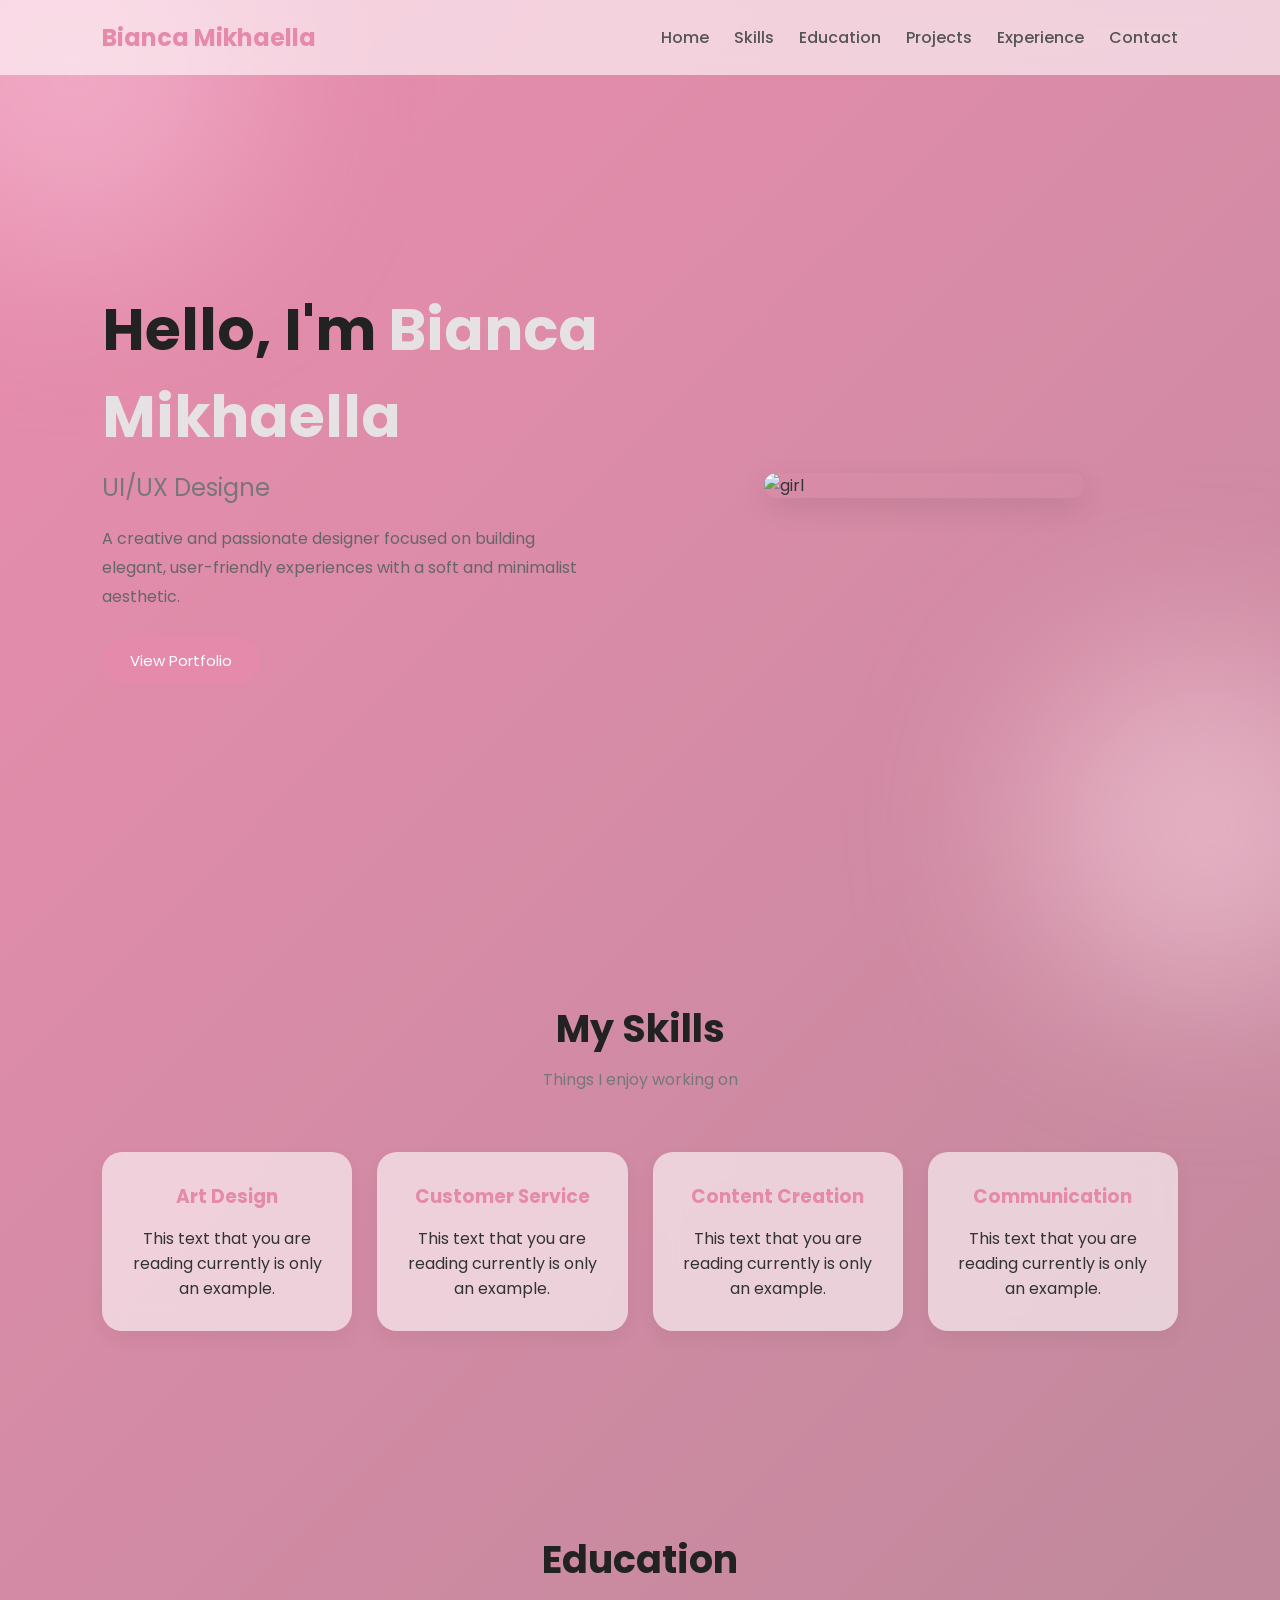
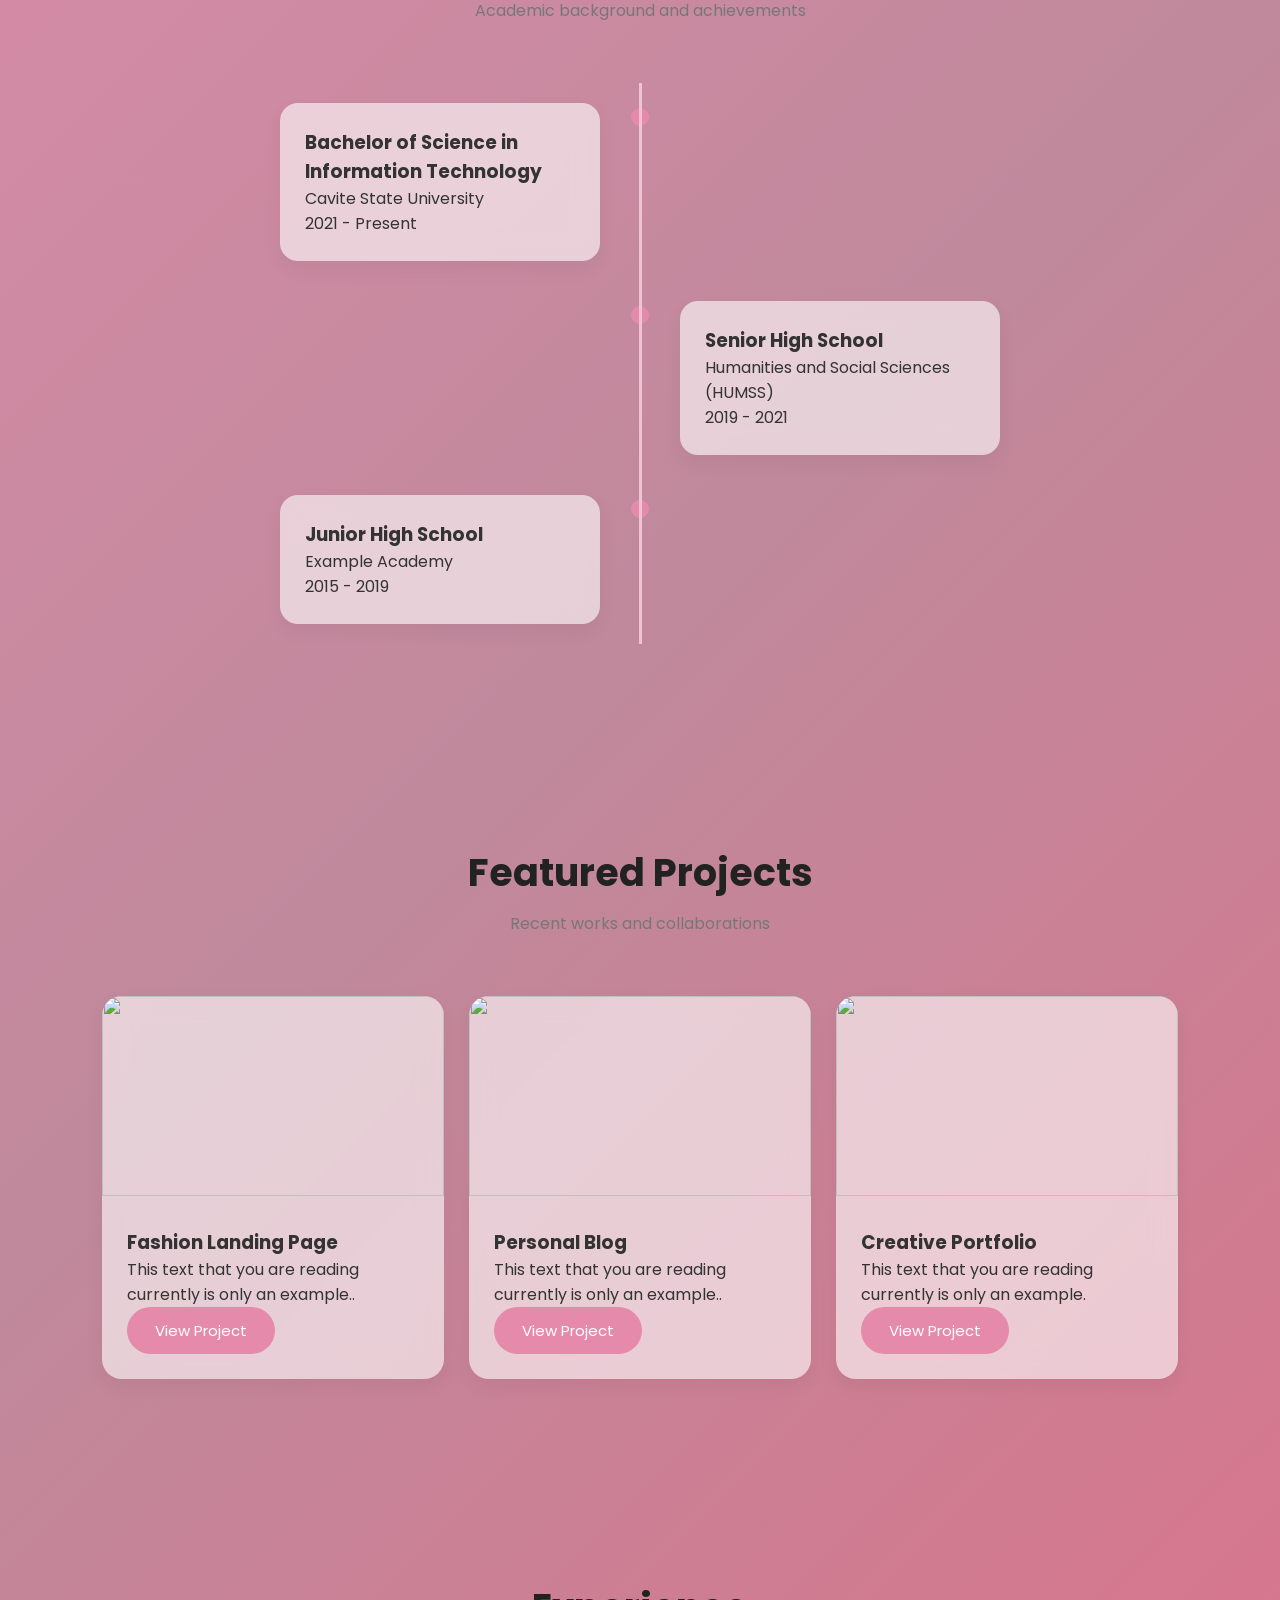
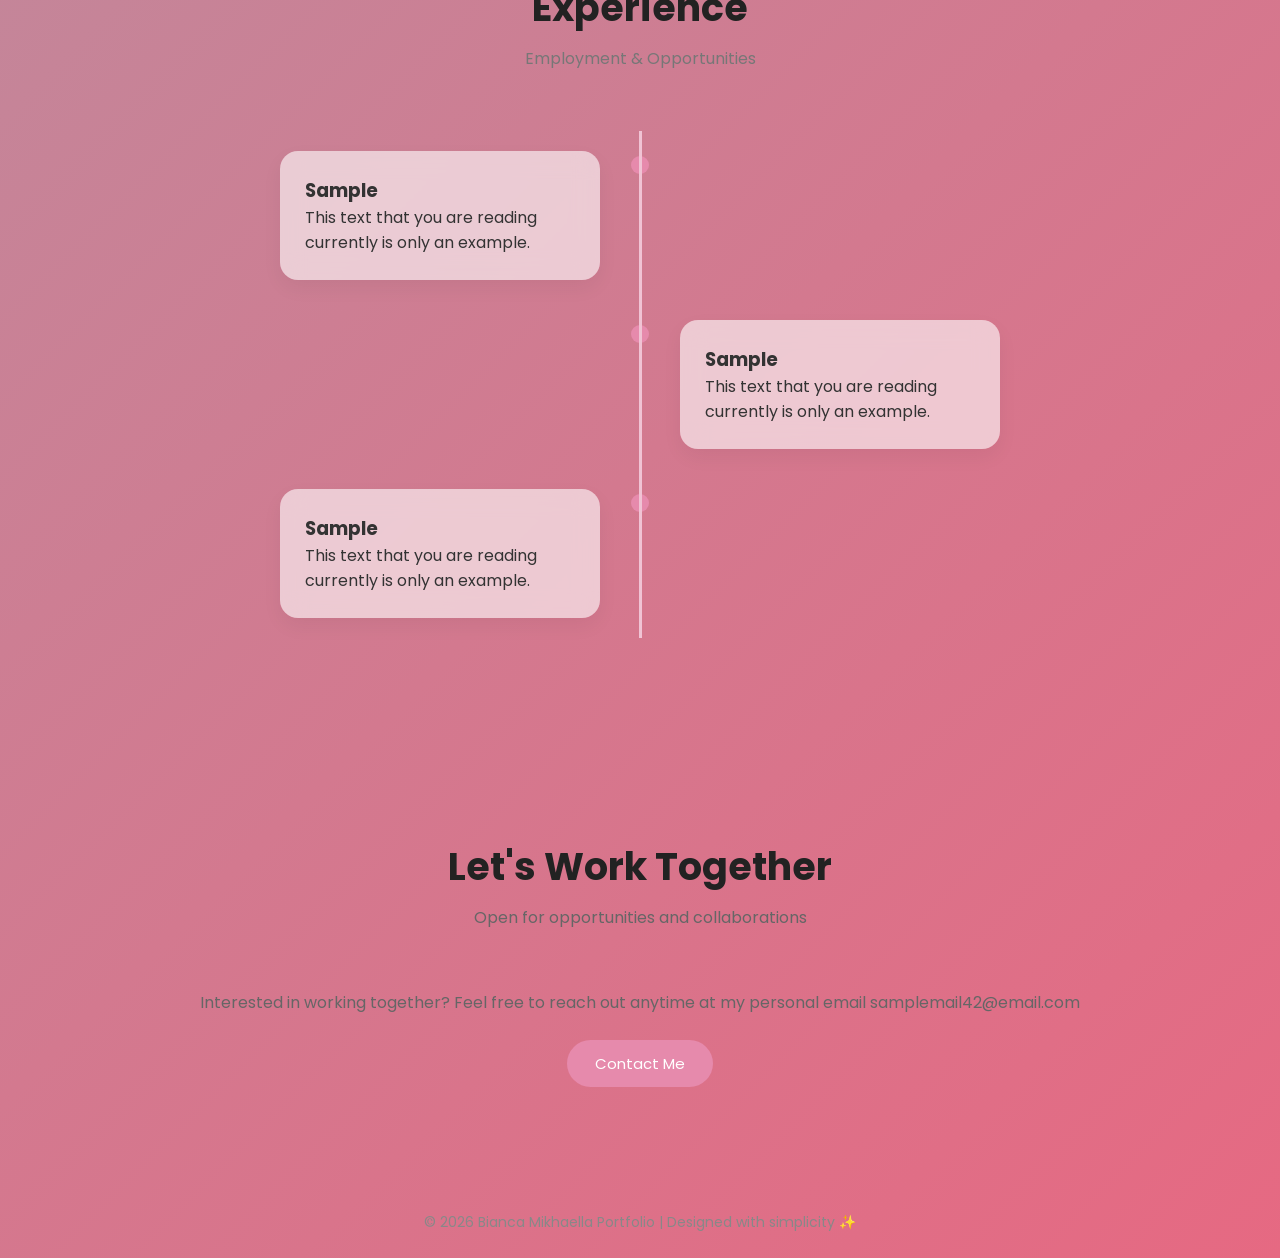
==== index.html @ 9efacfe0 "Major Changes Major Changes for HTML and CSS" ====
<!DOCTYPE html>
<html lang="en">
<head>
  <meta charset="UTF-8" />
  <meta name="viewport" content="width=device-width, initial-scale=1.0"/>
  <title>Portfolio</title>
  <link rel="icon" type="image/x-icon" href="/icons/portfolioicon.png">
  <!-- Google Font -->
  <link rel="preconnect" href="https://fonts.googleapis.com">
  <link rel="preconnect" href="https://fonts.gstatic.com" crossorigin>
  <link href="https://fonts.googleapis.com/css2?family=Poppins:wght@300;400;500;600;700&display=swap" rel="stylesheet">

  <link rel="stylesheet" href="styledesign.css">
  
</head>

<body>

  <!-- NAVIGATION -->
  <nav>
    <h2>Bianca Mikhaella</h2>

    <ul>
      <li><a href="#home">Home</a></li>
      <li><a href="#skills">Skills</a></li>
      <li><a href="#education">Education</a></li>
      <li><a href="#projects">Projects</a></li>
      <li><a href="#experience">Experience</a></li>
      <li><a href="#contact">Contact</a></li>
    </ul>
  </nav>

  <!-- HERO -->
  <section class="hero" id="home">

    <div class="hero-text hidden">
      <h1>Hello, I'm <span>Bianca Mikhaella</span></h1>

      <div class="typing"></div>

      <p>
        A creative and passionate designer focused on building elegant,
        user-friendly experiences with a soft and minimalist aesthetic.
      </p>

      <a href="#projects" class="btn">View Portfolio</a>
    </div>

    <div class="hero-image hidden">
      <img src="https://images.unsplash.com/photo-1494790108377-be9c29b29330?q=80&w=1000&auto=format&fit=crop" alt="girl">
    </div>

  </section>

  <!-- SKILLS -->
  <section id="skills">

    <div class="section-title hidden">
      <h2>My Skills</h2>
      <p>Things I enjoy working on</p>
    </div>

    <div class="skills-container">

      <div class="skill-card hidden">
        <h3>Art Design</h3>
        <p>This text that you are reading currently is only an example.</p>
      </div>

      <div class="skill-card hidden">
        <h3>Customer Service</h3>
        <p>This text that you are reading currently is only an example.</p>
      </div>

      <div class="skill-card hidden">
        <h3>Content Creation</h3>
        <p>This text that you are reading currently is only an example.</p>
      </div>

      <div class="skill-card hidden">
        <h3>Communication</h3>
        <p>This text that you are reading currently is only an example.</p>
      </div>

    </div>

  </section>

  <!-- EDUCATION -->
<section id="education">

  <div class="section-title hidden">
    <h2>Education</h2>
    <p>Academic background and achievements</p>
  </div>

  <div class="timeline">

    <div class="timeline-item left hidden">
      <div class="timeline-content">
        <h3>Bachelor of Science in Information Technology</h3>
        <p>
          Cavite State University<br>
          2021 - Present
        </p>
      </div>
    </div>

    <div class="timeline-item right hidden">
      <div class="timeline-content">
        <h3>Senior High School</h3>
        <p>
          Humanities and Social Sciences (HUMSS)<br>
          2019 - 2021 
        </p>
      </div>
    </div>

    <div class="timeline-item left hidden">
      <div class="timeline-content">
        <h3>Junior High School</h3>
        <p>
          Example Academy<br>
          2015 - 2019
        </p>
      </div>
    </div>

  </div>

</section>

  <!-- PROJECTS -->
  <section id="projects">

    <div class="section-title hidden">
      <h2>Featured Projects</h2>
      <p>Recent works and collaborations</p>
    </div>

    <div class="projects">

      <div class="project-card hidden">
        <img src="https://images.unsplash.com/photo-1522202176988-66273c2fd55f?q=80&w=1000&auto=format&fit=crop">

        <div class="project-content">
          <h3>Fashion Landing Page</h3>
          <p>This text that you are reading currently is only an example..</p>
          <a href="#" class="btn">View Project</a>
        </div>
      </div>

      <div class="project-card hidden">
        <img src="https://images.unsplash.com/photo-1498050108023-c5249f4df085?q=80&w=1000&auto=format&fit=crop">

        <div class="project-content">
          <h3>Personal Blog</h3>
          <p>This text that you are reading currently is only an example..</p>
          <a href="#" class="btn">View Project</a>
        </div>
      </div>

      <div class="project-card hidden">
        <img src="https://images.unsplash.com/photo-1516321318423-f06f85e504b3?q=80&w=1000&auto=format&fit=crop">

        <div class="project-content">
          <h3>Creative Portfolio</h3>
          <p>This text that you are reading currently is only an example.</p>
          <a href="#" class="btn">View Project</a>
        </div>
      </div>

    </div>

  </section>

  <!-- EXPERIENCE -->
  <section id="experience">

    <div class="section-title hidden">
      <h2>Experience</h2>
      <p>Employment & Opportunities</p>
    </div>

    <div class="timeline">

      <div class="timeline-item left hidden">
        <div class="timeline-content">
          <h3>Sample</h3>
          <p>This text that you are reading currently is only an example.</p>
        </div>
      </div>

      <div class="timeline-item right hidden">
        <div class="timeline-content">
          <h3>Sample</h3>
          <p>This text that you are reading currently is only an example.</p>
        </div>
      </div>

      <div class="timeline-item left hidden">
        <div class="timeline-content">
          <h3>Sample</h3>
          <p>This text that you are reading currently is only an example.</p>
        </div>
      </div>

    </div>

  </section>

  <!-- CONTACT -->
  <section id="contact" class="contact">

    <div class="section-title hidden">
      <h2>Let's Work Together</h2>
      <p>Open for opportunities and collaborations</p>
    </div>

    <p class="hidden">
      Interested in working together? Feel free to reach out anytime at my personal email samplemail42@email.com
    </p>

    <a href="mailto:your@email.com" class="btn hidden">
      Contact Me
    </a>

  </section>

  <footer>
    © 2026 Bianca Mikhaella Portfolio | Designed with simplicity ✨
  </footer>

  <script>
    // TYPING EFFECT
    const typing = document.querySelector(".typing");

    const words = [
      "UI/UX Designer",
      "Frontend Developer",
      "Creative Thinker",
      "Freelancer"
    ];

    let wordIndex = 0;
    let charIndex = 0;
    let isDeleting = false;

    function typeEffect(){

      let currentWord = words[wordIndex];

      if(isDeleting){
        typing.textContent = currentWord.substring(0, charIndex--);
      } else {
        typing.textContent = currentWord.substring(0, charIndex++);
      }

      let speed = isDeleting ? 60 : 120;

      if(!isDeleting && charIndex === currentWord.length){
        speed = 1500;
        isDeleting = true;
      }

      else if(isDeleting && charIndex === 0){
        isDeleting = false;
        wordIndex = (wordIndex + 1) % words.length;
      }

      setTimeout(typeEffect, speed);
    }

    typeEffect();

    // SCROLL ANIMATION
    const observer = new IntersectionObserver((entries)=>{
      entries.forEach((entry)=>{
        if(entry.isIntersecting){
          entry.target.classList.add("show");
        }
      });
    });

    const hiddenElements = document.querySelectorAll(".hidden");

    hiddenElements.forEach((el)=> observer.observe(el));

  </script>

</body>
</html>
---- styledesign.css ----
/* RESET */

*{
  margin:0;
  padding:0;
  box-sizing:border-box;
  font-family:'Poppins', sans-serif;
  scroll-behavior:smooth;
}

/* BODY */

body{
  background: linear-gradient(
    135deg,
    #eb8daf,
    #c0899c,
    #e66982
  );

  color:#333;
  overflow-x:hidden;
  position:relative;
}

/* BACKGROUND BLOBS */

body::before,
body::after{
  content:'';
  position:fixed;
  width:350px;
  height:350px;
  border-radius:50%;
  filter:blur(90px);
  z-index:-1;
  opacity:0.5;
  animation:float 12s ease-in-out infinite;
}

body::before{
  background:#f8c8dc;
  top:-100px;
  left:-100px;
}

body::after{
  background:#ffdce8;
  bottom:-100px;
  right:-100px;
  animation-delay:5s;
}

@keyframes float{
  0%{
    transform:translateY(0px) translateX(0px);
  }

  50%{
    transform:translateY(30px) translateX(20px);
  }

  100%{
    transform:translateY(0px) translateX(0px);
  }
}

/* NAVBAR */

nav{
  width:100%;
  padding:20px 8%;
  display:flex;
  justify-content:space-between;
  align-items:center;
  position:fixed;
  top:0;
  z-index:1000;
  background:rgba(255,255,255,0.6);
  backdrop-filter:blur(10px);
}

nav h2{
  color:#e68aac;
  font-size:24px;
}

nav ul{
  display:flex;
  gap:25px;
  list-style:none;
}

nav ul li a{
  text-decoration:none;
  color:#555;
  font-weight:500;
  transition:0.3s;
}

nav ul li a:hover{
  color:#e68aac;
}

/* HERO */

.hero{
  min-height:100vh;
  display:flex;
  align-items:center;
  justify-content:center;
  padding:120px 8% 50px;
  gap:60px;
  flex-wrap:wrap;
}

.hero-text{
  flex:1;
  min-width:300px;
}

.hero-text h1{
  font-size:58px;
  color:#222;
  margin-bottom:10px;
}

.hero-text h1 span{
  color:#e6e1e3;
}

.typing{
  font-size:24px;
  color:#777;
  margin-bottom:20px;
  height:35px;
}

.hero-text p{
  line-height:1.8;
  color:#666;
  margin-bottom:25px;
  max-width:500px;
}

.btn{
  padding:12px 28px;
  border:none;
  background:#e68aac;
  color:white;
  border-radius:30px;
  cursor:pointer;
  font-size:15px;
  transition:0.3s;
  text-decoration:none;
  display:inline-block;
}

.btn:hover{
  background:#d96d97;
  transform:translateY(-3px);
}

.hero-image{
  flex:1;
  display:flex;
  justify-content:center;
  min-width:280px;
}

.hero-image img{
  width:320px;
  border-radius:30px;
  box-shadow:0 10px 30px rgba(0,0,0,0.1);
}

/* SECTION */

section{
  padding:100px 8%;
}

.section-title{
  text-align:center;
  margin-bottom:60px;
}

.section-title h2{
  font-size:38px;
  color:#222;
  margin-bottom:10px;
}

.section-title p{
  color:#777;
}

/* SKILLS */

.skills-container{
  display:grid;
  grid-template-columns:repeat(auto-fit,minmax(220px,1fr));
  gap:25px;
}

.skill-card{
  background:rgba(255,255,255,0.6);
  backdrop-filter:blur(12px);
  padding:30px;
  border-radius:20px;
  text-align:center;
  box-shadow:0 8px 20px rgba(0,0,0,0.05);
  transition:0.4s;
}

.skill-card:hover{
  transform:translateY(-10px);
}

.skill-card h3{
  color:#e68aac;
  margin-bottom:15px;
}

/* PROJECTS */

.projects{
  display:grid;
  grid-template-columns:repeat(auto-fit,minmax(280px,1fr));
  gap:25px;
}

.project-card{
  background:rgba(255,255,255,0.6);
  backdrop-filter:blur(12px);
  border-radius:20px;
  overflow:hidden;
  box-shadow:0 8px 20px rgba(0,0,0,0.05);
  transition:0.4s;
}

.project-card:hover{
  transform:scale(1.03);
}

.project-card img{
  width:100%;
  height:200px;
  object-fit:cover;
}

.project-content{
  padding:25px;
}

/* TIMELINE */

.timeline{
  position:relative;
  max-width:800px;
  margin:auto;
}

.timeline::after{
  content:'';
  position:absolute;
  width:3px;
  background:#f0c3d4;
  top:0;
  bottom:0;
  left:50%;
  margin-left:-1px;
}

.timeline-item{
  padding:20px 40px;
  position:relative;
  width:50%;
}

.timeline-item::after{
  content:'';
  position:absolute;
  width:18px;
  height:18px;
  background:#e68aac;
  border-radius:50%;
  top:25px;
  right:-9px;
}

.left{
  left:0;
}

.right{
  left:50%;
}

.right::after{
  left:-9px;
}

.timeline-content{
  background:rgba(255,255,255,0.6);
  backdrop-filter:blur(12px);
  padding:25px;
  border-radius:18px;
  box-shadow:0 8px 20px rgba(0,0,0,0.05);
}

/* CONTACT */

.contact{
  text-align:center;
}

.contact p{
  color:#666;
  margin-bottom:25px;
}

/* FOOTER */

footer{
  text-align:center;
  padding:25px;
  color:#888;
  font-size:14px;
}

/* ANIMATION */

.hidden{
  opacity:0;
  transform:translateY(40px);
  transition:all 1s ease;
}

.show{
  opacity:1;
  transform:translateY(0);
}

/* MOBILE */

@media(max-width:768px){

  nav{
    padding:15px 6%;
  }

  nav ul{
    gap:15px;
    font-size:14px;
  }

  .hero-text h1{
    font-size:42px;
  }

  .timeline::after{
    left:20px;
  }

  .timeline-item{
    width:100%;
    padding-left:60px;
    padding-right:20px;
  }

  .right{
    left:0;
  }

  .timeline-item::after{
    left:11px;
  }
}
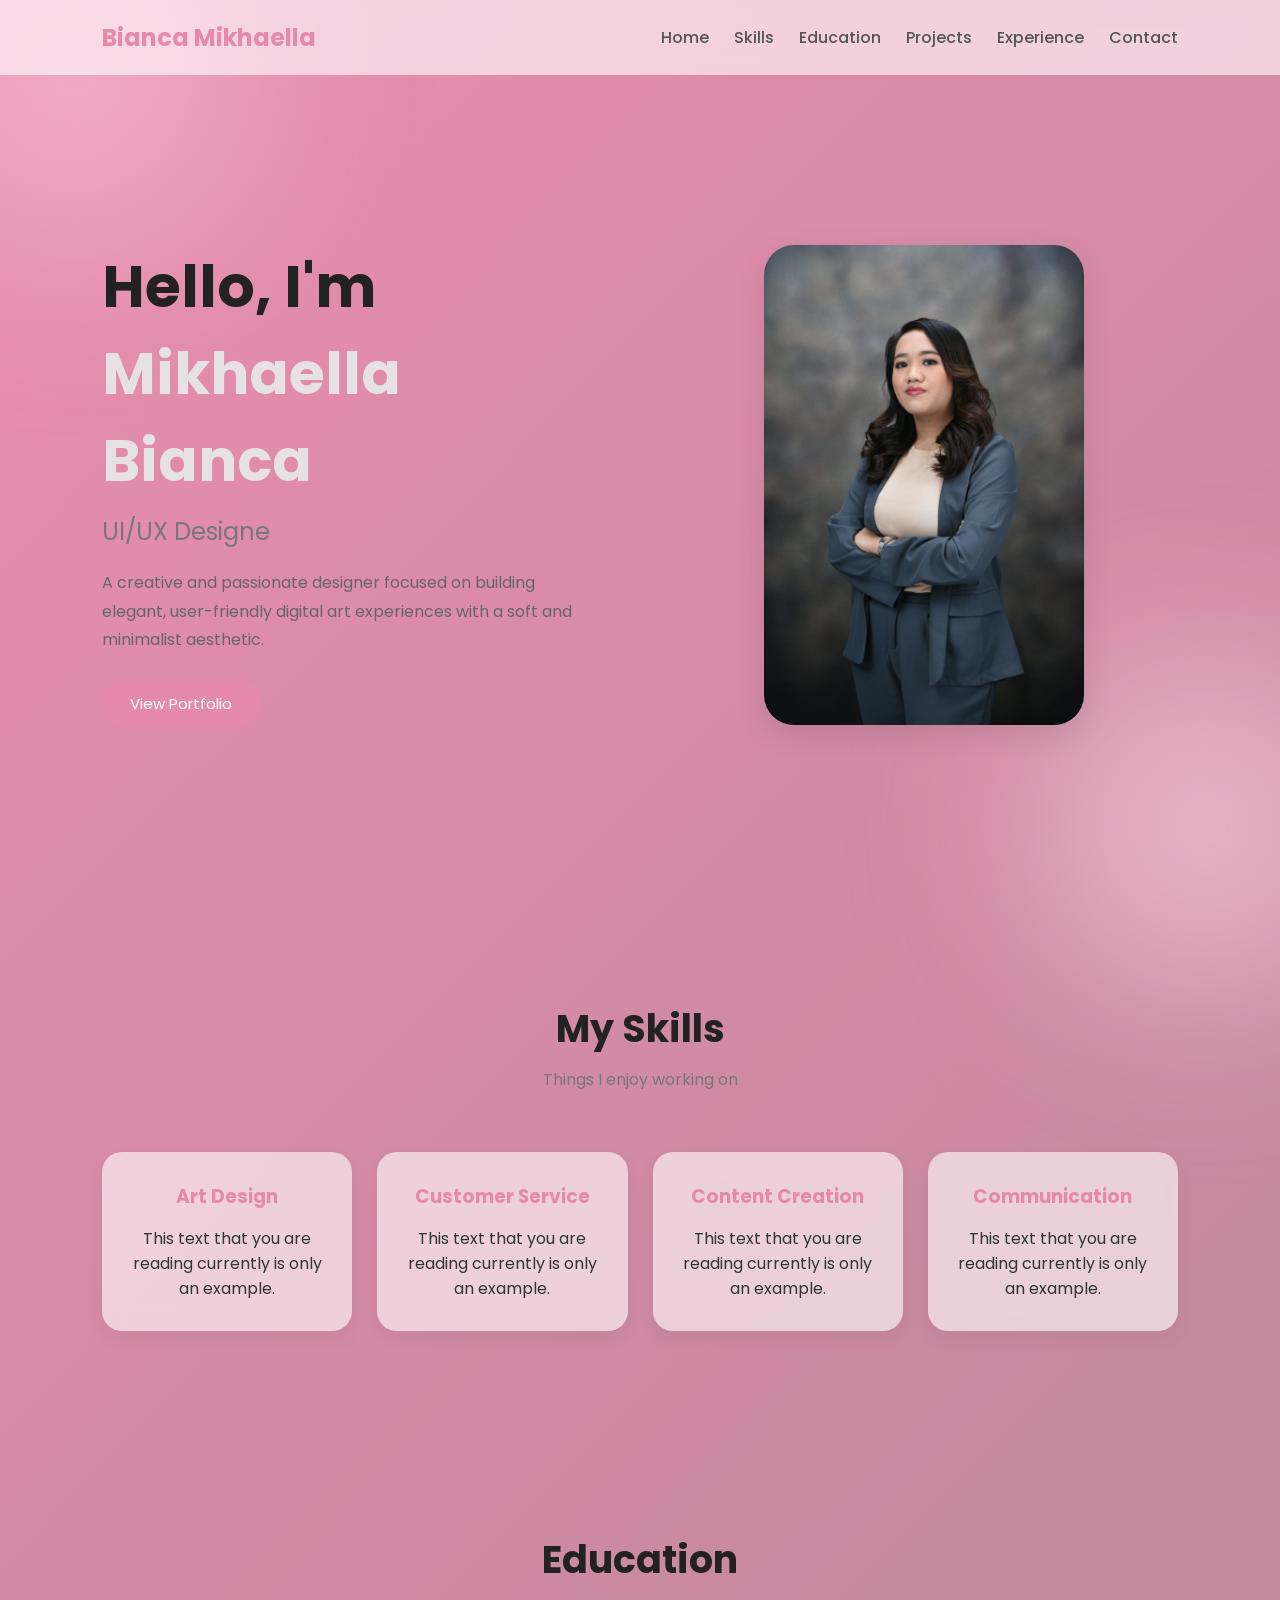
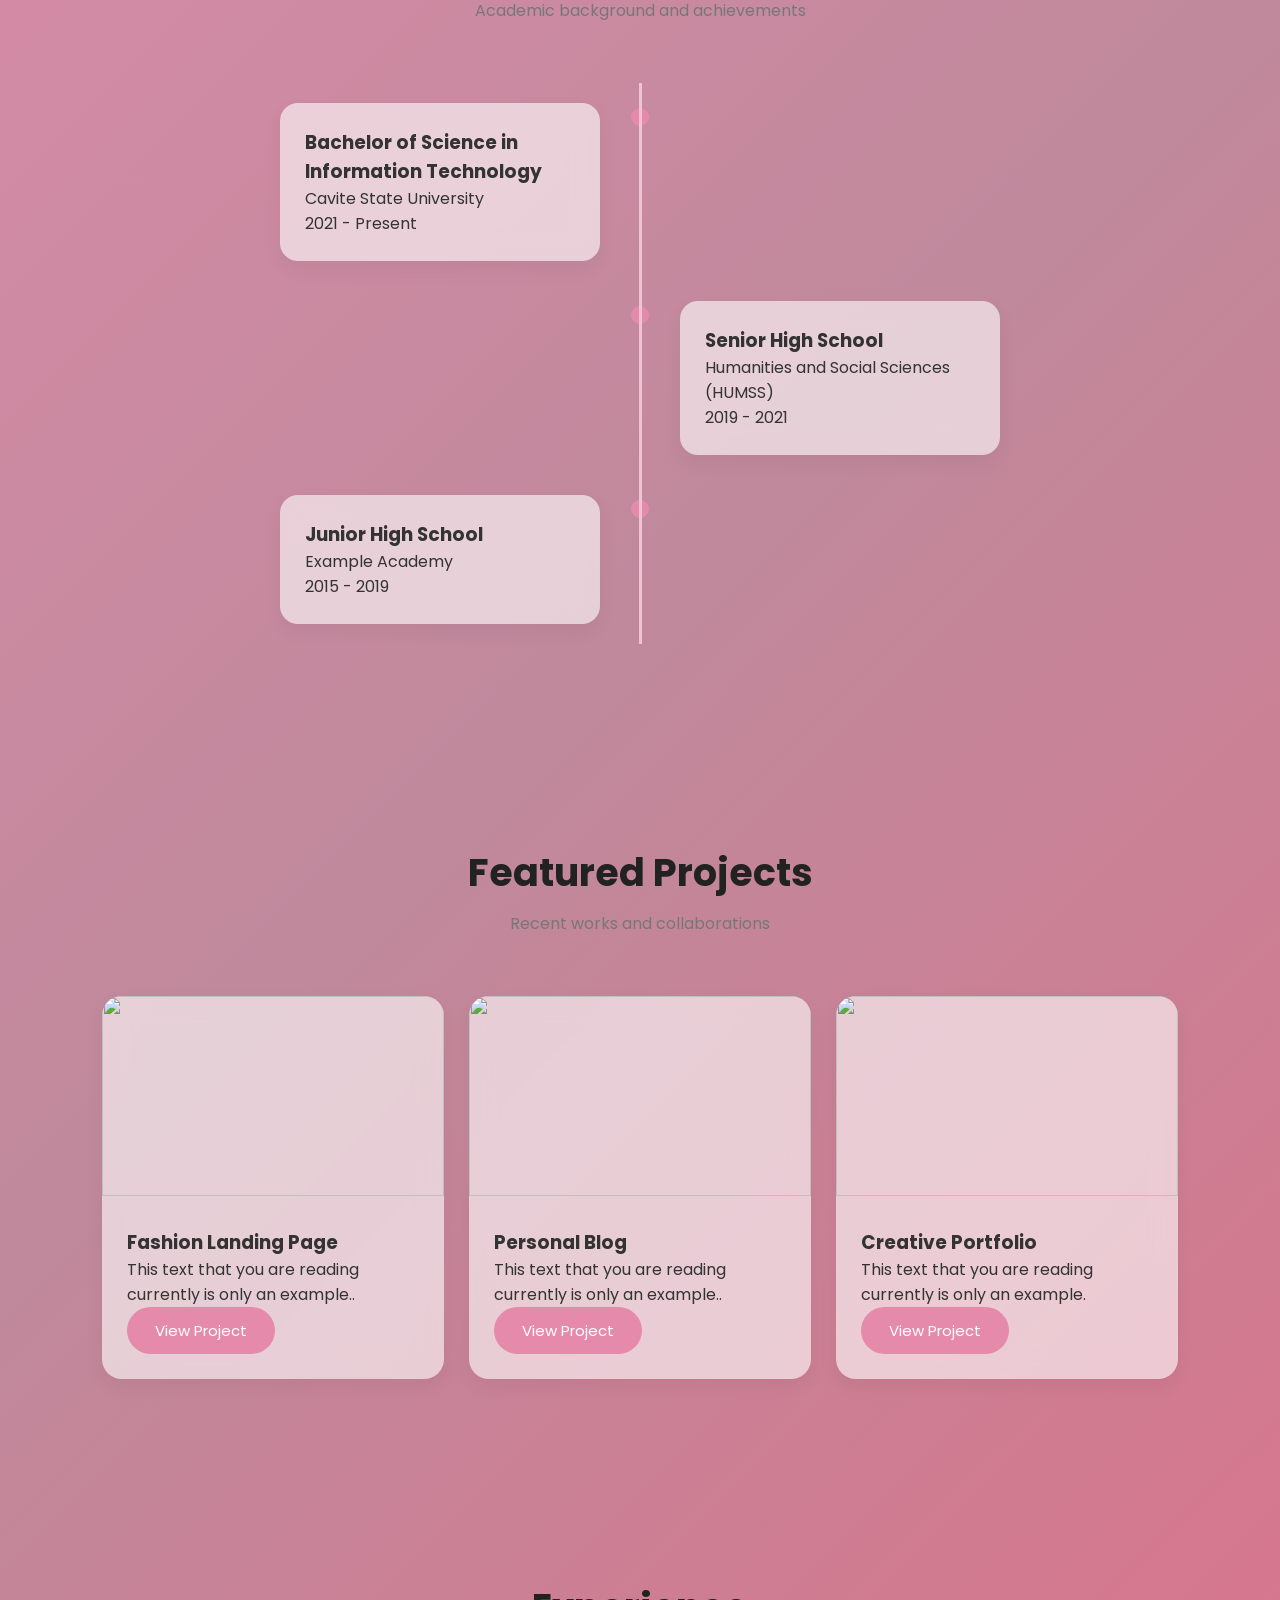
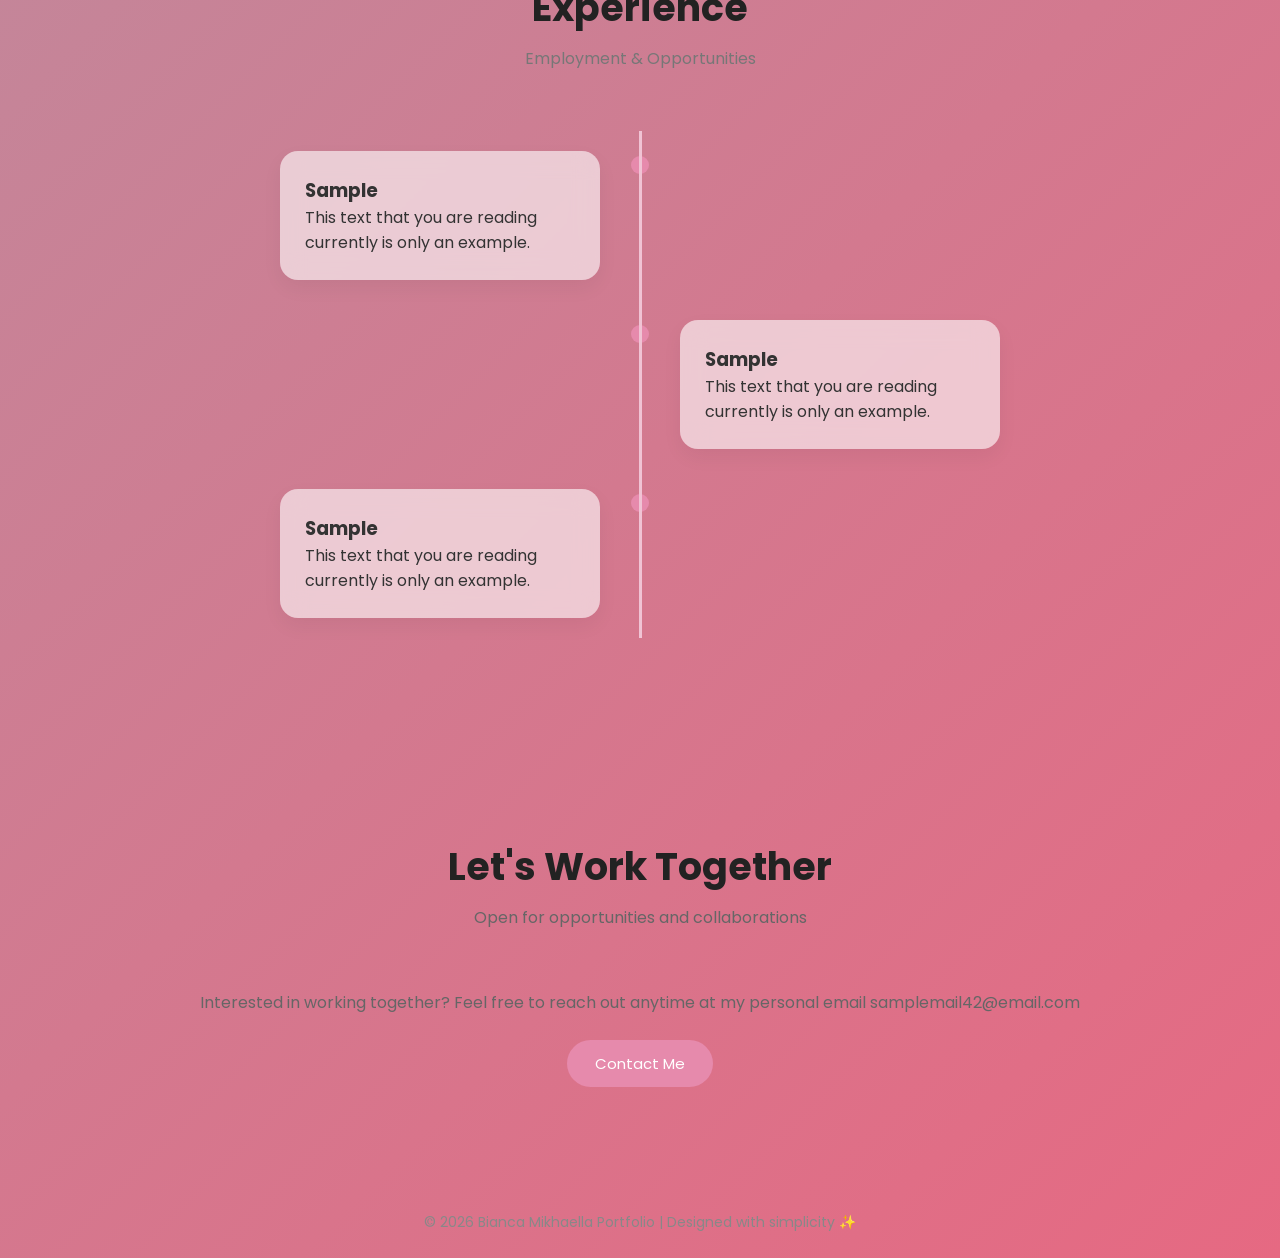
==== commit bed45256: "File Picture and citation File Picture and citation" ====
--- a/index.html
+++ b/index.html
@@ -34,20 +34,20 @@
   <section class="hero" id="home">
 
     <div class="hero-text hidden">
-      <h1>Hello, I'm <span>Bianca Mikhaella</span></h1>
+      <h1>Hello, I'm <span>Mikhaella Bianca</span></h1>
 
       <div class="typing"></div>
 
       <p>
         A creative and passionate designer focused on building elegant,
-        user-friendly experiences with a soft and minimalist aesthetic.
+        user-friendly digital art experiences with a soft and minimalist aesthetic.
       </p>
 
       <a href="#projects" class="btn">View Portfolio</a>
     </div>
 
     <div class="hero-image hidden">
-      <img src="https://images.unsplash.com/photo-1494790108377-be9c29b29330?q=80&w=1000&auto=format&fit=crop" alt="girl">
+      <img src="https://biancamikha.github.io/Portfolio/imgdes/MikhaellaBianca.jpg" alt="girl">
     </div>
 
   </section>
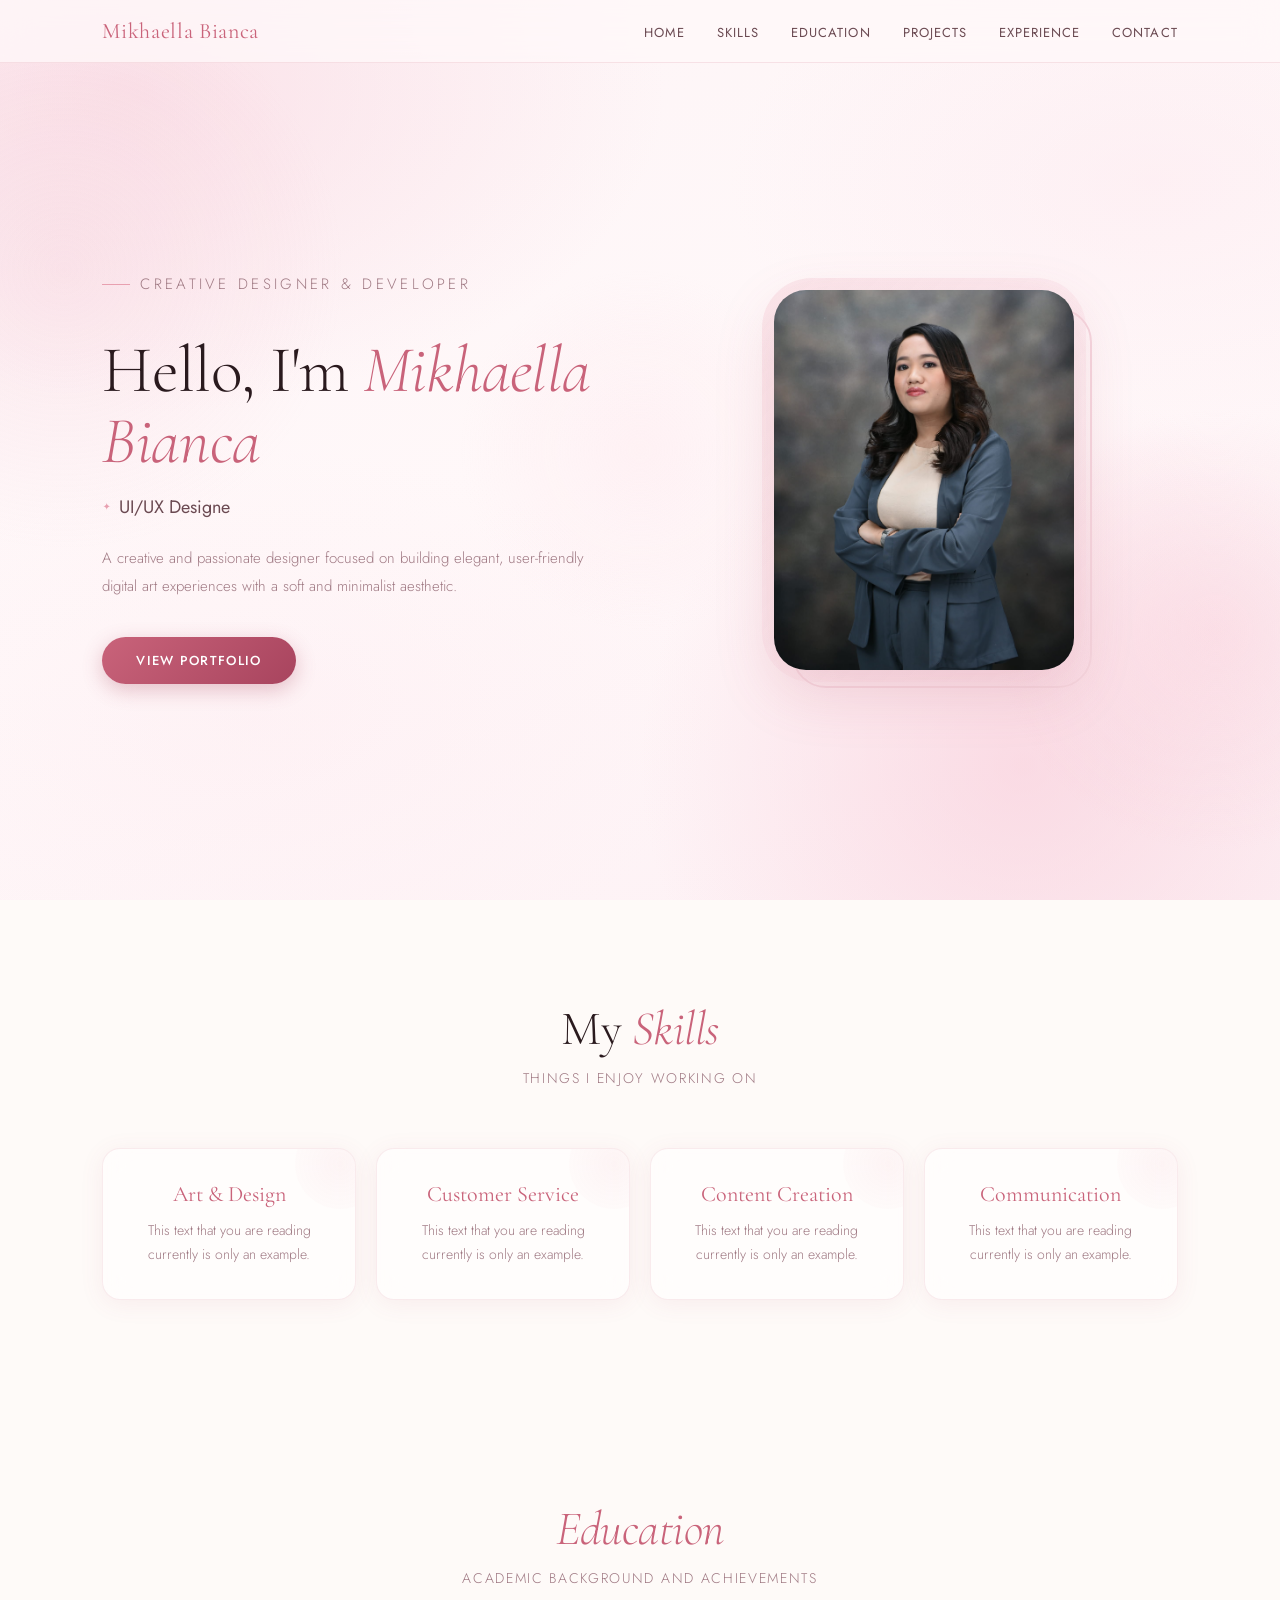
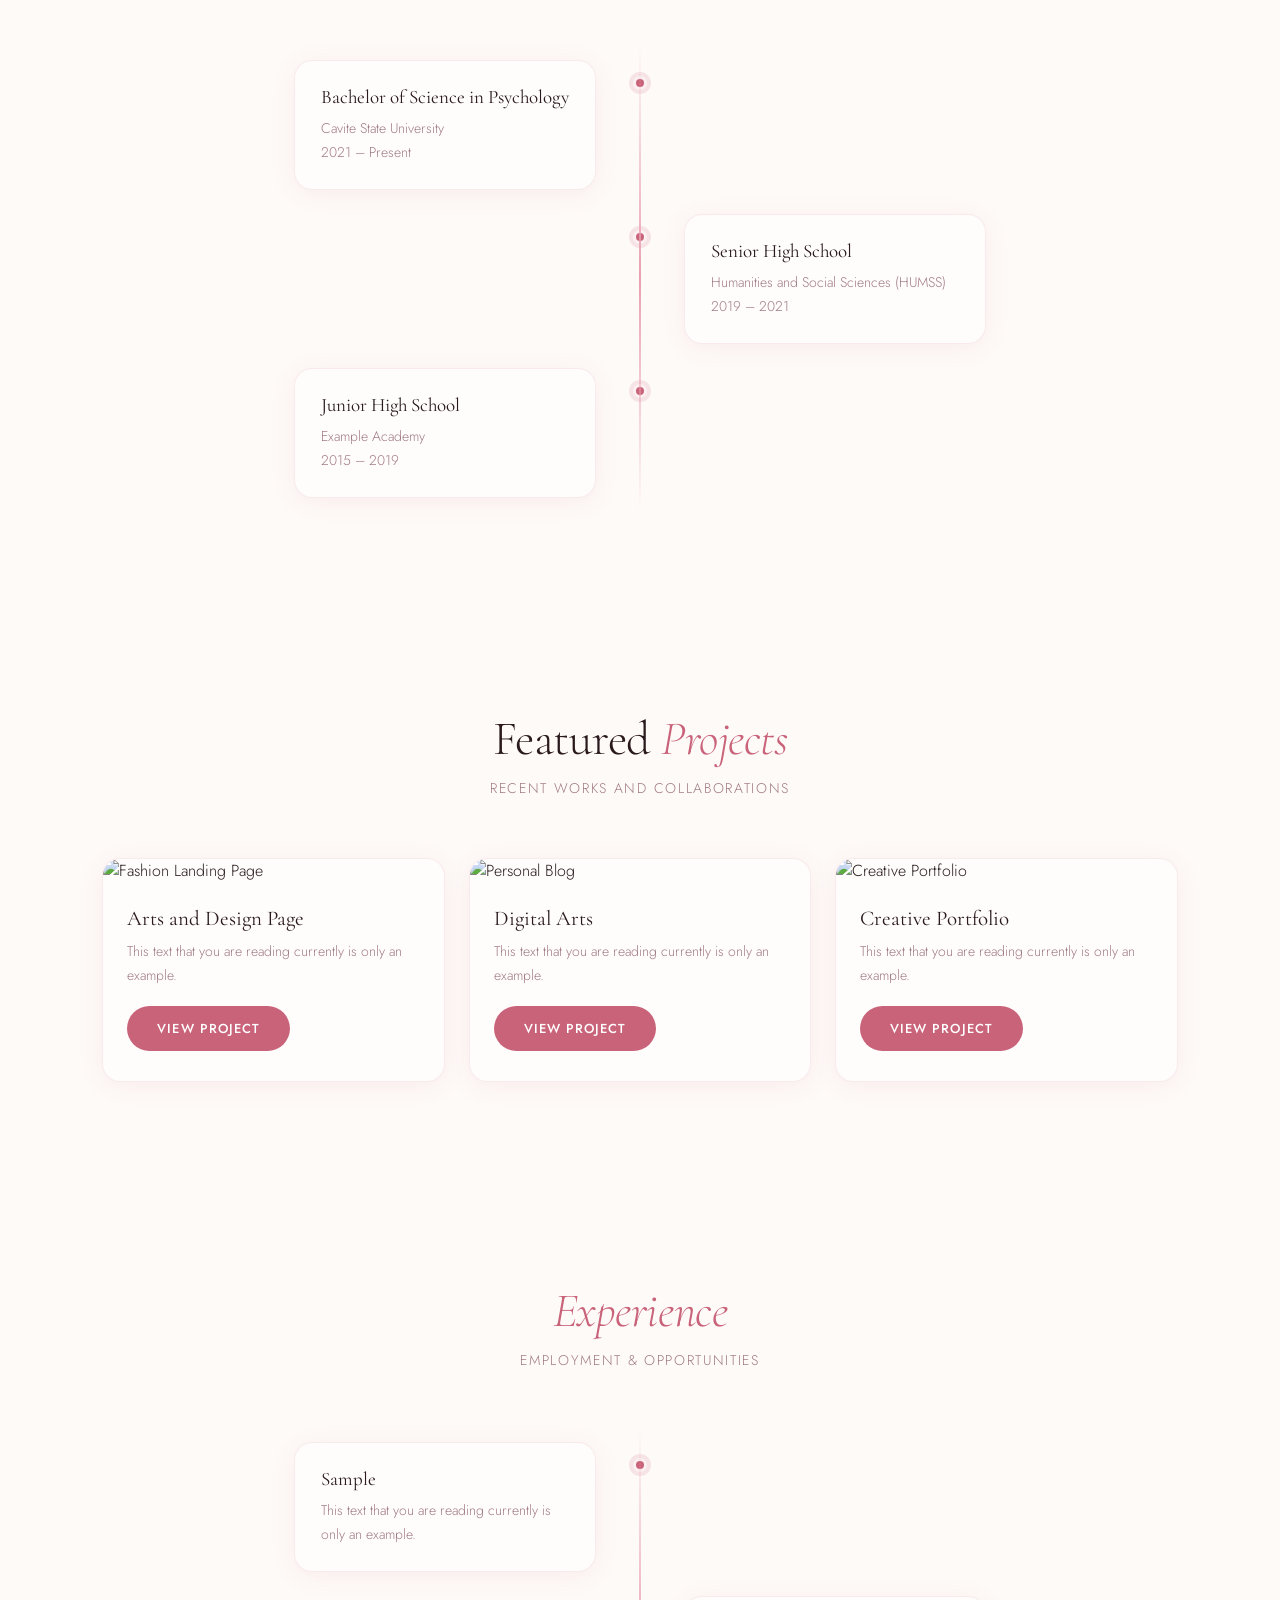
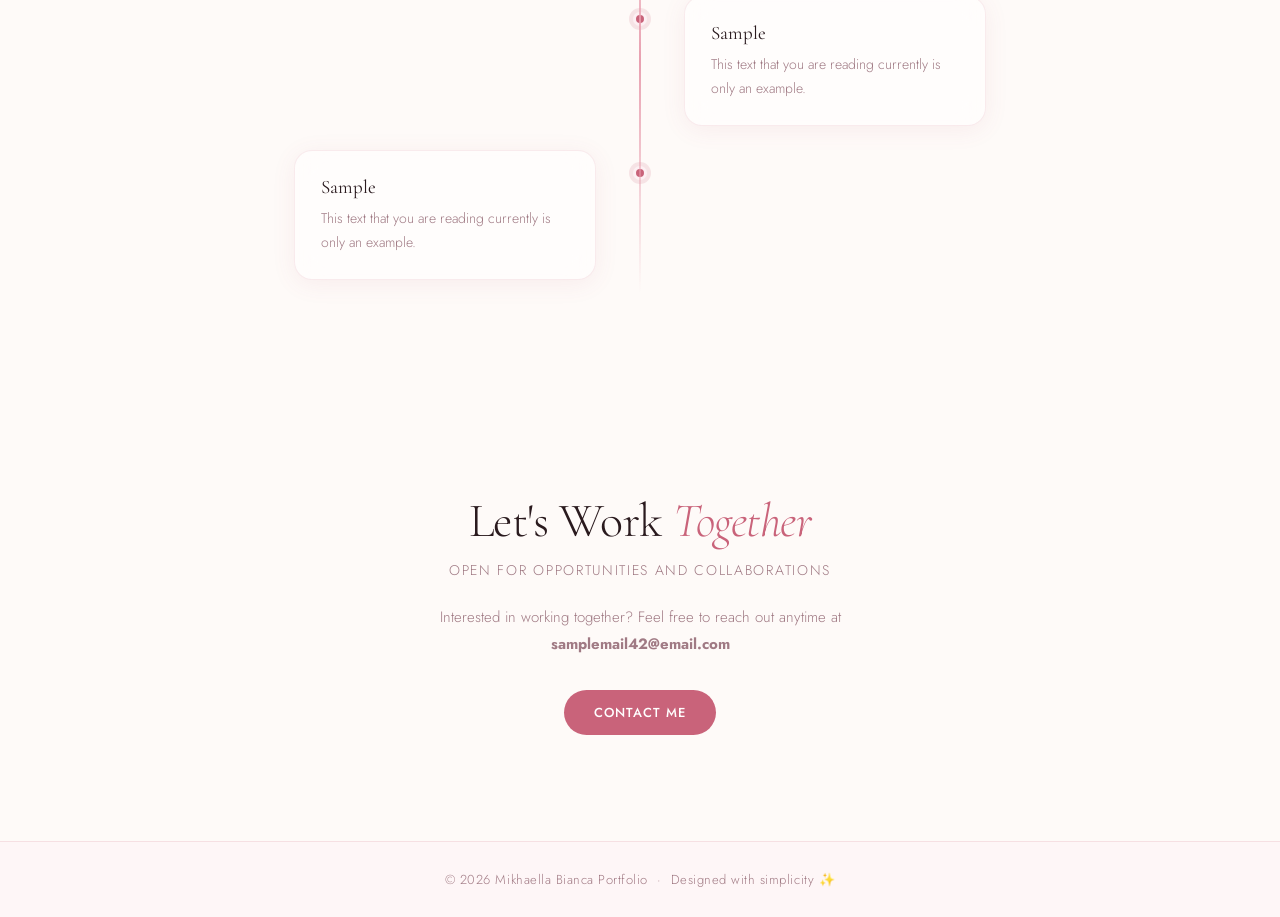
==== commit f5464e47: "Major Changes in Design Design and coding changes" ====
--- a/index.html
+++ b/index.html
@@ -1,292 +1,182 @@
-<!DOCTYPE html>
-<html lang="en">
-<head>
-  <meta charset="UTF-8" />
-  <meta name="viewport" content="width=device-width, initial-scale=1.0"/>
-  <title>Portfolio</title>
-  <link rel="icon" type="image/x-icon" href="/icons/portfolioicon.png">
-  <!-- Google Font -->
-  <link rel="preconnect" href="https://fonts.googleapis.com">
-  <link rel="preconnect" href="https://fonts.gstatic.com" crossorigin>
-  <link href="https://fonts.googleapis.com/css2?family=Poppins:wght@300;400;500;600;700&display=swap" rel="stylesheet">
-
-  <link rel="stylesheet" href="styledesign.css">
-  
-</head>
-
-<body>
-
-  <!-- NAVIGATION -->
-  <nav>
-    <h2>Bianca Mikhaella</h2>
-
-    <ul>
-      <li><a href="#home">Home</a></li>
-      <li><a href="#skills">Skills</a></li>
-      <li><a href="#education">Education</a></li>
-      <li><a href="#projects">Projects</a></li>
-      <li><a href="#experience">Experience</a></li>
-      <li><a href="#contact">Contact</a></li>
-    </ul>
-  </nav>
-
-  <!-- HERO -->
-  <section class="hero" id="home">
-
-    <div class="hero-text hidden">
-      <h1>Hello, I'm <span>Mikhaella Bianca</span></h1>
-
-      <div class="typing"></div>
-
-      <p>
-        A creative and passionate designer focused on building elegant,
-        user-friendly digital art experiences with a soft and minimalist aesthetic.
-      </p>
-
-      <a href="#projects" class="btn">View Portfolio</a>
-    </div>
-
-    <div class="hero-image hidden">
-      <img src="https://biancamikha.github.io/Portfolio/imgdes/MikhaellaBianca.jpg" alt="girl">
-    </div>
-
-  </section>
-
-  <!-- SKILLS -->
-  <section id="skills">
-
-    <div class="section-title hidden">
-      <h2>My Skills</h2>
-      <p>Things I enjoy working on</p>
-    </div>
-
-    <div class="skills-container">
-
-      <div class="skill-card hidden">
-        <h3>Art Design</h3>
-        <p>This text that you are reading currently is only an example.</p>
-      </div>
-
-      <div class="skill-card hidden">
-        <h3>Customer Service</h3>
-        <p>This text that you are reading currently is only an example.</p>
-      </div>
-
-      <div class="skill-card hidden">
-        <h3>Content Creation</h3>
-        <p>This text that you are reading currently is only an example.</p>
-      </div>
-
-      <div class="skill-card hidden">
-        <h3>Communication</h3>
-        <p>This text that you are reading currently is only an example.</p>
-      </div>
-
-    </div>
-
-  </section>
-
-  <!-- EDUCATION -->
-<section id="education">
-
-  <div class="section-title hidden">
-    <h2>Education</h2>
-    <p>Academic background and achievements</p>
-  </div>
-
-  <div class="timeline">
-
-    <div class="timeline-item left hidden">
-      <div class="timeline-content">
-        <h3>Bachelor of Science in Information Technology</h3>
-        <p>
-          Cavite State University<br>
-          2021 - Present
-        </p>
-      </div>
-    </div>
-
-    <div class="timeline-item right hidden">
-      <div class="timeline-content">
-        <h3>Senior High School</h3>
-        <p>
-          Humanities and Social Sciences (HUMSS)<br>
-          2019 - 2021 
-        </p>
-      </div>
-    </div>
-
-    <div class="timeline-item left hidden">
-      <div class="timeline-content">
-        <h3>Junior High School</h3>
-        <p>
-          Example Academy<br>
-          2015 - 2019
-        </p>
-      </div>
-    </div>
-
-  </div>
-
-</section>
-
-  <!-- PROJECTS -->
-  <section id="projects">
-
-    <div class="section-title hidden">
-      <h2>Featured Projects</h2>
-      <p>Recent works and collaborations</p>
-    </div>
-
-    <div class="projects">
-
-      <div class="project-card hidden">
-        <img src="https://images.unsplash.com/photo-1522202176988-66273c2fd55f?q=80&w=1000&auto=format&fit=crop">
-
-        <div class="project-content">
-          <h3>Fashion Landing Page</h3>
-          <p>This text that you are reading currently is only an example..</p>
-          <a href="#" class="btn">View Project</a>
-        </div>
-      </div>
-
-      <div class="project-card hidden">
-        <img src="https://images.unsplash.com/photo-1498050108023-c5249f4df085?q=80&w=1000&auto=format&fit=crop">
-
-        <div class="project-content">
-          <h3>Personal Blog</h3>
-          <p>This text that you are reading currently is only an example..</p>
-          <a href="#" class="btn">View Project</a>
-        </div>
-      </div>
-
-      <div class="project-card hidden">
-        <img src="https://images.unsplash.com/photo-1516321318423-f06f85e504b3?q=80&w=1000&auto=format&fit=crop">
-
-        <div class="project-content">
-          <h3>Creative Portfolio</h3>
-          <p>This text that you are reading currently is only an example.</p>
-          <a href="#" class="btn">View Project</a>
-        </div>
-      </div>
-
-    </div>
-
-  </section>
-
-  <!-- EXPERIENCE -->
-  <section id="experience">
-
-    <div class="section-title hidden">
-      <h2>Experience</h2>
-      <p>Employment & Opportunities</p>
-    </div>
-
-    <div class="timeline">
-
-      <div class="timeline-item left hidden">
-        <div class="timeline-content">
-          <h3>Sample</h3>
-          <p>This text that you are reading currently is only an example.</p>
-        </div>
-      </div>
-
-      <div class="timeline-item right hidden">
-        <div class="timeline-content">
-          <h3>Sample</h3>
-          <p>This text that you are reading currently is only an example.</p>
-        </div>
-      </div>
-
-      <div class="timeline-item left hidden">
-        <div class="timeline-content">
-          <h3>Sample</h3>
-          <p>This text that you are reading currently is only an example.</p>
-        </div>
-      </div>
-
-    </div>
-
-  </section>
-
-  <!-- CONTACT -->
-  <section id="contact" class="contact">
-
-    <div class="section-title hidden">
-      <h2>Let's Work Together</h2>
-      <p>Open for opportunities and collaborations</p>
-    </div>
-
-    <p class="hidden">
-      Interested in working together? Feel free to reach out anytime at my personal email samplemail42@email.com
-    </p>
-
-    <a href="mailto:your@email.com" class="btn hidden">
-      Contact Me
-    </a>
-
-  </section>
-
-  <footer>
-    © 2026 Bianca Mikhaella Portfolio | Designed with simplicity ✨
-  </footer>
-
-  <script>
-    // TYPING EFFECT
-    const typing = document.querySelector(".typing");
-
-    const words = [
-      "UI/UX Designer",
-      "Frontend Developer",
-      "Creative Thinker",
-      "Freelancer"
-    ];
-
-    let wordIndex = 0;
-    let charIndex = 0;
-    let isDeleting = false;
-
-    function typeEffect(){
-
-      let currentWord = words[wordIndex];
-
-      if(isDeleting){
-        typing.textContent = currentWord.substring(0, charIndex--);
-      } else {
-        typing.textContent = currentWord.substring(0, charIndex++);
-      }
-
-      let speed = isDeleting ? 60 : 120;
-
-      if(!isDeleting && charIndex === currentWord.length){
-        speed = 1500;
-        isDeleting = true;
-      }
-
-      else if(isDeleting && charIndex === 0){
-        isDeleting = false;
-        wordIndex = (wordIndex + 1) % words.length;
-      }
-
-      setTimeout(typeEffect, speed);
-    }
-
-    typeEffect();
-
-    // SCROLL ANIMATION
-    const observer = new IntersectionObserver((entries)=>{
-      entries.forEach((entry)=>{
-        if(entry.isIntersecting){
-          entry.target.classList.add("show");
-        }
-      });
-    });
-
-    const hiddenElements = document.querySelectorAll(".hidden");
-
-    hiddenElements.forEach((el)=> observer.observe(el));
-
-  </script>
-
-</body>
-</html> +<!DOCTYPE html>
+<html lang="en">
+<head>
+  <meta charset="UTF-8" />
+  <meta name="viewport" content="width=device-width, initial-scale=1.0"/>
+  <title>Bianca Mikhaella — Portfolio</title>
+  <link rel="icon" type="image/png" href="icons/portfolioicon.png">
+  <link rel="preconnect" href="https://fonts.googleapis.com">
+  <link rel="preconnect" href="https://fonts.gstatic.com" crossorigin>
+  <link rel="stylesheet" href="styledesign.css">
+</head>
+<body>
+
+  <!-- NAVIGATION -->
+  <nav id="navbar">
+    <h2>Mikhaella Bianca</h2>
+    <ul>
+      <li><a href="#home">Home</a></li>
+      <li><a href="#skills">Skills</a></li>
+      <li><a href="#education">Education</a></li>
+      <li><a href="#projects">Projects</a></li>
+      <li><a href="#experience">Experience</a></li>
+      <li><a href="#contact">Contact</a></li>
+    </ul>
+  </nav>
+
+  <!-- HERO -->
+  <section class="hero" id="home">
+    <div class="hero-text hidden">
+      <p class="hero-eyebrow">Creative Designer & Developer</p>
+      <h1>Hello, I'm <span>Mikhaella Bianca</span></h1>
+      <div class="typing-wrap"><span class="typing"></span></div>
+      <p>A creative and passionate designer focused on building elegant,
+        user-friendly digital art experiences with a soft and minimalist aesthetic.</p>
+      <a href="#projects" class="btn" id="Viewportfolio">View Portfolio</a>
+    </div>
+    <div class="hero-image hidden">
+      <div class="hero-image-wrap">
+        <img src="https://biancamikha.github.io/Portfolio/imgdes/MikhaellaBianca.jpg" alt="Mikhaella Bianca">
+      </div>
+    </div>
+  </section>
+
+  <!-- SKILLS -->
+  <section id="skills">
+    <div class="section-title hidden">
+      <h2>My <em>Skills</em></h2>
+      <p>Things I enjoy working on</p>
+    </div>
+    <div class="skills-container">
+      <div class="skill-card hidden"><h3>Art & Design</h3><p>This text that you are reading currently is only an example.</p></div>
+      <div class="skill-card hidden"><h3>Customer Service</h3><p>This text that you are reading currently is only an example.</p></div>
+      <div class="skill-card hidden"><h3>Content Creation</h3><p>This text that you are reading currently is only an example.</p></div>
+      <div class="skill-card hidden"><h3>Communication</h3><p>This text that you are reading currently is only an example.</p></div>
+    </div>
+  </section>
+
+  <!-- EDUCATION -->
+  <section id="education">
+    <div class="section-title hidden">
+      <h2><em>Education</em></h2>
+      <p>Academic background and achievements</p>
+    </div>
+    <div class="timeline">
+      <div class="timeline-item left hidden">
+        <div class="timeline-content">
+          <h3>Bachelor of Science in Psychology</h3>
+          <p>Cavite State University<br>2021 – Present</p>
+        </div>
+      </div>
+      <div class="timeline-item right hidden">
+        <div class="timeline-content">
+          <h3>Senior High School</h3>
+          <p>Humanities and Social Sciences (HUMSS)<br>2019 – 2021</p>
+        </div>
+      </div>
+      <div class="timeline-item left hidden">
+        <div class="timeline-content">
+          <h3>Junior High School</h3>
+          <p>Example Academy<br>2015 – 2019</p>
+        </div>
+      </div>
+    </div>
+  </section>
+
+  <!-- PROJECTS -->
+  <section id="projects">
+    <div class="section-title hidden">
+      <h2>Featured <em>Projects</em></h2>
+      <p>Recent works and collaborations</p>
+    </div>
+    <div class="projects">
+      <div class="project-card hidden">
+        <img src="https://st5.depositphotos.com/25752066/75096/i/450/depositphotos_750961950-stock-photo-generic-unrecognizable-old-paintings-art.jpg" alt="Fashion Landing Page">
+        <div class="project-content">
+          <h3>Arts and Design Page</h3>
+          <p>This text that you are reading currently is only an example.</p>
+          <a href="#" class="btn">View Project</a>
+        </div>
+      </div>
+      <div class="project-card hidden">
+        <img src="https://c4.wallpaperflare.com/wallpaper/941/407/785/artwork-digital-art-room-window-sunset-hd-wallpaper-preview.jpg" alt="Personal Blog">
+        <div class="project-content">
+          <h3>Digital Arts</h3>
+          <p>This text that you are reading currently is only an example.</p>
+          <a href="#" class="btn">View Project</a>
+        </div>
+      </div>
+      <div class="project-card hidden">
+        <img src="https://images.unsplash.com/photo-1516321318423-f06f85e504b3?q=80&w=1000&auto=format&fit=crop" alt="Creative Portfolio">
+        <div class="project-content">
+          <h3>Creative Portfolio</h3>
+          <p>This text that you are reading currently is only an example.</p>
+          <a href="#" class="btn">View Project</a>
+        </div>
+      </div>
+    </div>
+  </section>
+
+  <!-- EXPERIENCE -->
+  <section id="experience">
+    <div class="section-title hidden">
+      <h2><em>Experience</em></h2>
+      <p>Employment & Opportunities</p>
+    </div>
+    <div class="timeline">
+      <div class="timeline-item left hidden">
+        <div class="timeline-content"><h3>Sample</h3><p>This text that you are reading currently is only an example.</p></div>
+      </div>
+      <div class="timeline-item right hidden">
+        <div class="timeline-content"><h3>Sample</h3><p>This text that you are reading currently is only an example.</p></div>
+      </div>
+      <div class="timeline-item left hidden">
+        <div class="timeline-content"><h3>Sample</h3><p>This text that you are reading currently is only an example.</p></div>
+      </div>
+    </div>
+  </section>
+
+  <!-- CONTACT -->
+  <section id="contact" class="contact">
+    <div class="section-title hidden">
+      <h2>Let's Work <em>Together</em></h2>
+      <p>Open for opportunities and collaborations</p>
+    </div>
+    <p class="hidden">Interested in working together? Feel free to reach out anytime at <strong>samplemail42@email.com</strong></p>
+    <a href="mailto:samplemail42@email.com" class="btn hidden">Contact Me</a>
+  </section>
+
+  <!-- FOOTER -->
+  <footer>
+    © 2026 Mikhaella Bianca Portfolio &nbsp;·&nbsp; Designed with simplicity ✨
+  </footer>
+
+  <script>
+    const typing = document.querySelector(".typing");
+    const words = ["UI/UX Designer", "Frontend Developer", "Creative Thinker", "Freelancer"];
+    let wordIndex = 0, charIndex = 0, isDeleting = false;
+
+    function typeEffect() {
+      const currentWord = words[wordIndex];
+      typing.textContent = isDeleting
+        ? currentWord.substring(0, charIndex--)
+        : currentWord.substring(0, charIndex++);
+      let speed = isDeleting ? 55 : 110;
+      if (!isDeleting && charIndex === currentWord.length) { speed = 1600; isDeleting = true; }
+      else if (isDeleting && charIndex === 0) { isDeleting = false; wordIndex = (wordIndex + 1) % words.length; }
+      setTimeout(typeEffect, speed);
+    }
+    typeEffect();
+
+    const observer = new IntersectionObserver((entries) => {
+      entries.forEach(entry => { if (entry.isIntersecting) entry.target.classList.add("show"); });
+    }, { threshold: 0.1 });
+    document.querySelectorAll(".hidden").forEach(el => observer.observe(el));
+
+    window.addEventListener('scroll', () => {
+      document.getElementById('navbar').classList.toggle('scrolled', window.scrollY > 20);
+    });
+  </script>
+
+</body>
+</html>
--- a/styledesign.css
+++ b/styledesign.css
@@ -1,379 +1,611 @@
-/* RESET */
-
-*{
-  margin:0;
-  padding:0;
-  box-sizing:border-box;
-  font-family:'Poppins', sans-serif;
-  scroll-behavior:smooth;
-}
-
-/* BODY */
-
-body{
-  background: linear-gradient(
-    135deg,
-    #eb8daf,
-    #c0899c,
-    #e66982
-  );
-
-  color:#333;
-  overflow-x:hidden;
-  position:relative;
-}
-
-/* BACKGROUND BLOBS */
-
-body::before,
-body::after{
-  content:'';
-  position:fixed;
-  width:350px;
-  height:350px;
-  border-radius:50%;
-  filter:blur(90px);
-  z-index:-1;
-  opacity:0.5;
-  animation:float 12s ease-in-out infinite;
-}
-
-body::before{
-  background:#f8c8dc;
-  top:-100px;
-  left:-100px;
-}
-
-body::after{
-  background:#ffdce8;
-  bottom:-100px;
-  right:-100px;
-  animation-delay:5s;
-}
-
-@keyframes float{
-  0%{
-    transform:translateY(0px) translateX(0px);
+/* ══════════════════════════════════════════
+   BIANCA MIKHAELLA — PORTFOLIO
+   Professional Pinkish Theme
+   ══════════════════════════════════════════ */
+
+@import url('https://fonts.googleapis.com/css2?family=Cormorant+Garamond:ital,wght@0,300;0,400;0,500;1,300;1,400&family=Jost:wght@300;400;500;600&display=swap');
+
+/* ── RESET ── */
+*, *::before, *::after {
+  margin: 0;
+  padding: 0;
+  box-sizing: border-box;
+  scroll-behavior: smooth;
+}
+
+/* ── ROOT TOKENS ── */
+:root {
+  --rose:        #c9637a;
+  --rose-light:  #e8a0b0;
+  --rose-pale:   #f5d6de;
+  --blush:       #fdf0f3;
+  --blush-mid:   #f9e0e7;
+  --cream:       #fefaf8;
+  --text-dark:   #2a1a1e;
+  --text-mid:    #6b4a52;
+  --text-soft:   #a07a84;
+  --border:      rgba(201,99,122,0.15);
+  --glass:       rgba(255,255,255,0.55);
+  --glass-nav:   rgba(255,248,250,0.75);
+  --shadow-soft: 0 8px 32px rgba(180,80,100,0.10);
+  --shadow-card: 0 4px 24px rgba(180,80,100,0.08);
+  --serif:       'Cormorant Garamond', Georgia, serif;
+  --sans:        'Jost', system-ui, sans-serif;
+  --radius:      18px;
+  --radius-sm:   10px;
+}
+
+/* ── BODY & BACKGROUND ── */
+body {
+  font-family: var(--sans);
+  font-weight: 300;
+  color: var(--text-dark);
+  background: var(--cream);
+  overflow-x: hidden;
+  -webkit-font-smoothing: antialiased;
+}
+
+/* Layered mesh background */
+body::before {
+  content: '';
+  position: fixed;
+  inset: 0;
+  background:
+    radial-gradient(ellipse 70% 60% at 10% 10%,  #f8d0dc88 0%, transparent 60%),
+    radial-gradient(ellipse 60% 50% at 90% 20%,  #fce4ec66 0%, transparent 55%),
+    radial-gradient(ellipse 50% 70% at 80% 85%,  #f7c5d488 0%, transparent 60%),
+    radial-gradient(ellipse 65% 55% at 20% 80%,  #fde8ee55 0%, transparent 55%),
+    linear-gradient(160deg, #fdf4f6 0%, #fff8f9 50%, #fdf0f4 100%);
+  z-index: -2;
+  pointer-events: none;
+}
+
+/* Subtle petal/blob floaters */
+body::after {
+  content: '';
+  position: fixed;
+  inset: 0;
+  background-image:
+    radial-gradient(circle 280px at 5% 30%, #f2b8ca33, transparent),
+    radial-gradient(circle 220px at 95% 70%, #f9cdd966, transparent),
+    radial-gradient(circle 180px at 50% 50%, #fde0e844, transparent);
+  animation: driftBg 18s ease-in-out infinite alternate;
+  z-index: -1;
+  pointer-events: none;
+}
+
+@keyframes driftBg {
+  0%   { transform: translate(0, 0) scale(1); }
+  50%  { transform: translate(20px, -15px) scale(1.03); }
+  100% { transform: translate(-10px, 10px) scale(0.98); }
+}
+
+/* ── SCROLLBAR ── */
+::-webkit-scrollbar { width: 6px; }
+::-webkit-scrollbar-track { background: var(--blush); }
+::-webkit-scrollbar-thumb { background: var(--rose-light); border-radius: 3px; }
+
+/* ── NAVIGATION ── */
+nav {
+  width: 100%;
+  padding: 18px 8%;
+  display: flex;
+  justify-content: space-between;
+  align-items: center;
+  position: fixed;
+  top: 0;
+  z-index: 1000;
+  background: var(--glass-nav);
+  backdrop-filter: blur(16px);
+  -webkit-backdrop-filter: blur(16px);
+  border-bottom: 1px solid var(--border);
+  transition: box-shadow 0.3s;
+}
+
+nav.scrolled {
+  box-shadow: 0 4px 20px rgba(180,80,100,0.08);
+}
+
+nav h2 {
+  font-family: var(--serif);
+  font-size: 22px;
+  font-weight: 400;
+  color: var(--rose);
+  letter-spacing: 0.03em;
+}
+
+nav ul {
+  display: flex;
+  gap: 32px;
+  list-style: none;
+}
+
+nav ul li a {
+  text-decoration: none;
+  color: var(--text-mid);
+  font-size: 13px;
+  font-weight: 400;
+  letter-spacing: 0.08em;
+  text-transform: uppercase;
+  position: relative;
+  transition: color 0.25s;
+}
+
+nav ul li a::after {
+  content: '';
+  position: absolute;
+  bottom: -4px;
+  left: 0;
+  width: 0;
+  height: 1px;
+  background: var(--rose);
+  transition: width 0.3s ease;
+}
+
+nav ul li a:hover { color: var(--rose); }
+nav ul li a:hover::after { width: 100%; }
+
+/* ── HERO ── */
+.hero {
+  min-height: 100vh;
+  display: flex;
+  align-items: center;
+  justify-content: center;
+  padding: 130px 8% 70px;
+  gap: 60px;
+  flex-wrap: wrap;
+}
+
+.hero-text {
+  flex: 1;
+  min-width: 300px;
+  max-width: 560px;
+}
+
+.hero-eyebrow {
+  font-size: 11px;
+  letter-spacing: 0.22em;
+  text-transform: uppercase;
+  color: var(--rose);
+  margin-bottom: 18px;
+  display: flex;
+  align-items: center;
+  gap: 10px;
+}
+
+.hero-eyebrow::before {
+  content: '';
+  display: inline-block;
+  width: 28px;
+  height: 1px;
+  background: var(--rose-light);
+}
+
+.hero-text h1 {
+  font-family: var(--serif);
+  font-size: clamp(42px, 6vw, 66px);
+  font-weight: 300;
+  color: var(--text-dark);
+  line-height: 1.08;
+  margin-bottom: 14px;
+  letter-spacing: -0.01em;
+}
+
+.hero-text h1 span {
+  color: var(--rose);
+  font-style: italic;
+}
+
+.typing-wrap {
+  font-size: 18px;
+  color: var(--text-soft);
+  margin-bottom: 22px;
+  height: 30px;
+  display: flex;
+  align-items: center;
+  gap: 8px;
+}
+
+.typing-wrap::before {
+  content: '✦';
+  font-size: 10px;
+  color: var(--rose-light);
+}
+
+.typing {
+  font-weight: 400;
+  color: var(--text-mid);
+}
+
+.hero-text p {
+  line-height: 1.9;
+  color: var(--text-soft);
+  margin-bottom: 36px;
+  font-size: 15px;
+}
+
+/* ── BUTTONS ── */
+.btn {
+  padding: 13px 30px;
+  border: none;
+  background: var(--rose);
+  color: #fff;
+  border-radius: 40px;
+  cursor: pointer;
+  font-family: var(--sans);
+  font-size: 13px;
+  font-weight: 500;
+  letter-spacing: 0.08em;
+  text-transform: uppercase;
+  transition: all 0.3s ease;
+  text-decoration: none;
+  display: inline-block;
+  position: relative;
+  overflow: hidden;
+}
+
+.btn::before {
+  content: '';
+  position: absolute;
+  inset: 0;
+  background: rgba(255,255,255,0.15);
+  opacity: 0;
+  transition: opacity 0.3s;
+}
+
+.btn:hover::before { opacity: 1; }
+
+.btn:hover {
+  transform: translateY(-3px);
+  box-shadow: 0 10px 28px rgba(201,99,122,0.35);
+}
+
+/* ── #Viewportfolio — FIXED ── */
+#Viewportfolio {
+  background: linear-gradient(135deg, #c9637a, #a8445e);
+  color: #fff;
+  padding: 14px 34px;
+  font-size: 13px;
+  letter-spacing: 0.1em;
+  box-shadow: 0 6px 20px rgba(168,68,94,0.3);
+}
+
+#Viewportfolio:hover {
+  background: linear-gradient(135deg, #b85570, #8f3550);
+  transform: translateY(-3px);
+  box-shadow: 0 12px 32px rgba(168,68,94,0.4);
+}
+
+/* ── HERO IMAGE ── */
+.hero-image {
+  flex: 1;
+  display: flex;
+  justify-content: center;
+  min-width: 260px;
+}
+
+.hero-image-wrap {
+  position: relative;
+  display: inline-block;
+}
+
+.hero-image-wrap::before {
+  content: '';
+  position: absolute;
+  inset: -12px;
+  border-radius: 50px;
+  background: linear-gradient(135deg, #f2b8c644, #fde0e822);
+  z-index: -1;
+}
+
+.hero-image-wrap::after {
+  content: '';
+  position: absolute;
+  bottom: -18px;
+  right: -18px;
+  width: 100%;
+  height: 100%;
+  border-radius: 34px;
+  border: 2px solid var(--rose-pale);
+  z-index: -1;
+}
+
+.hero-image img {
+  width: 300px;
+  height: 380px;
+  object-fit: cover;
+  border-radius: 32px;
+  box-shadow: 0 20px 60px rgba(180,80,100,0.18);
+  display: block;
+}
+
+/* ── SECTIONS ── */
+section {
+  padding: 100px 8%;
+}
+
+.section-title {
+  text-align: center;
+  margin-bottom: 60px;
+}
+
+.section-title h2 {
+  font-family: var(--serif);
+  font-size: clamp(32px, 4vw, 48px);
+  font-weight: 300;
+  color: var(--text-dark);
+  margin-bottom: 10px;
+  letter-spacing: -0.01em;
+}
+
+.section-title h2 em {
+  font-style: italic;
+  color: var(--rose);
+}
+
+.section-title p {
+  font-size: 14px;
+  letter-spacing: 0.12em;
+  text-transform: uppercase;
+  color: var(--text-soft);
+}
+
+/* ── SKILLS ── */
+#skills {
+  background: transparent;
+}
+
+.skills-container {
+  display: grid;
+  grid-template-columns: repeat(auto-fit, minmax(220px, 1fr));
+  gap: 20px;
+}
+
+.skill-card {
+  background: var(--glass);
+  backdrop-filter: blur(14px);
+  -webkit-backdrop-filter: blur(14px);
+  padding: 32px 28px;
+  border-radius: var(--radius);
+  text-align: center;
+  border: 1px solid rgba(201,99,122,0.12);
+  box-shadow: var(--shadow-card);
+  transition: transform 0.35s ease, box-shadow 0.35s ease;
+  position: relative;
+  overflow: hidden;
+}
+
+.skill-card::before {
+  content: '';
+  position: absolute;
+  top: -30px;
+  right: -30px;
+  width: 90px;
+  height: 90px;
+  border-radius: 50%;
+  background: radial-gradient(circle, #f2b8c422, transparent);
+  pointer-events: none;
+}
+
+.skill-card:hover {
+  transform: translateY(-10px);
+  box-shadow: 0 16px 40px rgba(180,80,100,0.14);
+}
+
+.skill-card h3 {
+  font-family: var(--serif);
+  font-size: 22px;
+  font-weight: 400;
+  color: var(--rose);
+  margin-bottom: 12px;
+}
+
+.skill-card p {
+  color: var(--text-soft);
+  font-size: 14px;
+  line-height: 1.7;
+}
+
+/* ── EDUCATION / EXPERIENCE TIMELINE ── */
+.timeline {
+  position: relative;
+  max-width: 780px;
+  margin: auto;
+}
+
+.timeline::after {
+  content: '';
+  position: absolute;
+  width: 2px;
+  background: linear-gradient(to bottom, transparent, var(--rose-light), transparent);
+  top: 0;
+  bottom: 0;
+  left: 50%;
+  margin-left: -1px;
+}
+
+.timeline-item {
+  padding: 12px 44px;
+  position: relative;
+  width: 50%;
+}
+
+.timeline-item::after {
+  content: '';
+  position: absolute;
+  width: 14px;
+  height: 14px;
+  background: var(--rose);
+  border: 3px solid var(--blush);
+  border-radius: 50%;
+  top: 28px;
+  right: -7px;
+  box-shadow: 0 0 0 4px rgba(201,99,122,0.15);
+}
+
+.left  { left: 0; }
+.right { left: 50%; }
+.right::after { left: -7px; }
+
+.timeline-content {
+  background: var(--glass);
+  backdrop-filter: blur(14px);
+  -webkit-backdrop-filter: blur(14px);
+  padding: 24px 26px;
+  border-radius: var(--radius);
+  border: 1px solid rgba(201,99,122,0.12);
+  box-shadow: var(--shadow-card);
+  transition: transform 0.3s, box-shadow 0.3s;
+}
+
+.timeline-content:hover {
+  transform: translateY(-4px);
+  box-shadow: 0 12px 32px rgba(180,80,100,0.12);
+}
+
+.timeline-content h3 {
+  font-family: var(--serif);
+  font-size: 19px;
+  font-weight: 400;
+  color: var(--text-dark);
+  margin-bottom: 8px;
+}
+
+.timeline-content p {
+  font-size: 14px;
+  color: var(--text-soft);
+  line-height: 1.75;
+}
+
+/* ── PROJECTS ── */
+.projects {
+  display: grid;
+  grid-template-columns: repeat(auto-fit, minmax(280px, 1fr));
+  gap: 24px;
+}
+
+.project-card {
+  background: var(--glass);
+  backdrop-filter: blur(14px);
+  -webkit-backdrop-filter: blur(14px);
+  border-radius: var(--radius);
+  overflow: hidden;
+  border: 1px solid rgba(201,99,122,0.12);
+  box-shadow: var(--shadow-card);
+  transition: transform 0.35s ease, box-shadow 0.35s ease;
+}
+
+.project-card:hover {
+  transform: scale(1.025) translateY(-4px);
+  box-shadow: 0 20px 48px rgba(180,80,100,0.14);
+}
+
+.project-card img {
+  width: 100%;
+  height: 200px;
+  object-fit: cover;
+  filter: saturate(0.9);
+  transition: filter 0.4s, transform 0.4s;
+}
+
+.project-card:hover img {
+  filter: saturate(1.1);
+  transform: scale(1.03);
+}
+
+.project-content {
+  padding: 24px;
+}
+
+.project-content h3 {
+  font-family: var(--serif);
+  font-size: 21px;
+  font-weight: 400;
+  color: var(--text-dark);
+  margin-bottom: 8px;
+}
+
+.project-content p {
+  font-size: 14px;
+  color: var(--text-soft);
+  line-height: 1.75;
+  margin-bottom: 18px;
+}
+
+/* ── CONTACT ── */
+.contact {
+  text-align: center;
+}
+
+.contact .section-title { margin-bottom: 24px; }
+
+.contact > p {
+  color: var(--text-soft);
+  font-size: 15px;
+  line-height: 1.8;
+  margin-bottom: 32px;
+  max-width: 480px;
+  margin-left: auto;
+  margin-right: auto;
+}
+
+/* ── FOOTER ── */
+footer {
+  text-align: center;
+  padding: 28px;
+  color: var(--text-soft);
+  font-size: 13px;
+  border-top: 1px solid var(--border);
+  background: rgba(255,240,244,0.4);
+  letter-spacing: 0.04em;
+}
+
+/* ── SCROLL ANIMATIONS ── */
+.hidden {
+  opacity: 0;
+  transform: translateY(36px);
+  transition: opacity 0.8s ease, transform 0.8s ease;
+}
+
+.show {
+  opacity: 1;
+  transform: translateY(0);
+}
+
+/* ── RESPONSIVE ── */
+@media (max-width: 768px) {
+  nav { padding: 14px 5%; }
+
+  nav ul { gap: 16px; }
+  nav ul li a { font-size: 12px; }
+
+  .hero {
+    padding: 110px 5% 60px;
+    gap: 40px;
+    flex-direction: column;
+    text-align: center;
   }
 
-  50%{
-    transform:translateY(30px) translateX(20px);
+  .hero-eyebrow { justify-content: center; }
+  .hero-text p { margin: 0 auto 32px; }
+
+  .timeline::after { left: 18px; }
+
+  .timeline-item {
+    width: 100%;
+    padding-left: 54px;
+    padding-right: 12px;
   }
 
-  100%{
-    transform:translateY(0px) translateX(0px);
+  .right { left: 0; }
+
+  .timeline-item::after {
+    left: 11px;
+    right: auto;
   }
 }
 
-/* NAVBAR */
-
-nav{
-  width:100%;
-  padding:20px 8%;
-  display:flex;
-  justify-content:space-between;
-  align-items:center;
-  position:fixed;
-  top:0;
-  z-index:1000;
-  background:rgba(255,255,255,0.6);
-  backdrop-filter:blur(10px);
-}
-
-nav h2{
-  color:#e68aac;
-  font-size:24px;
-}
-
-nav ul{
-  display:flex;
-  gap:25px;
-  list-style:none;
-}
-
-nav ul li a{
-  text-decoration:none;
-  color:#555;
-  font-weight:500;
-  transition:0.3s;
-}
-
-nav ul li a:hover{
-  color:#e68aac;
-}
-
-/* HERO */
-
-.hero{
-  min-height:100vh;
-  display:flex;
-  align-items:center;
-  justify-content:center;
-  padding:120px 8% 50px;
-  gap:60px;
-  flex-wrap:wrap;
-}
-
-.hero-text{
-  flex:1;
-  min-width:300px;
-}
-
-.hero-text h1{
-  font-size:58px;
-  color:#222;
-  margin-bottom:10px;
-}
-
-.hero-text h1 span{
-  color:#e6e1e3;
-}
-
-.typing{
-  font-size:24px;
-  color:#777;
-  margin-bottom:20px;
-  height:35px;
-}
-
-.hero-text p{
-  line-height:1.8;
-  color:#666;
-  margin-bottom:25px;
-  max-width:500px;
-}
-
-.btn{
-  padding:12px 28px;
-  border:none;
-  background:#e68aac;
-  color:white;
-  border-radius:30px;
-  cursor:pointer;
-  font-size:15px;
-  transition:0.3s;
-  text-decoration:none;
-  display:inline-block;
-}
-
-.btn:hover{
-  background:#d96d97;
-  transform:translateY(-3px);
-}
-
-.hero-image{
-  flex:1;
-  display:flex;
-  justify-content:center;
-  min-width:280px;
-}
-
-.hero-image img{
-  width:320px;
-  border-radius:30px;
-  box-shadow:0 10px 30px rgba(0,0,0,0.1);
-}
-
-/* SECTION */
-
-section{
-  padding:100px 8%;
-}
-
-.section-title{
-  text-align:center;
-  margin-bottom:60px;
-}
-
-.section-title h2{
-  font-size:38px;
-  color:#222;
-  margin-bottom:10px;
-}
-
-.section-title p{
-  color:#777;
-}
-
-/* SKILLS */
-
-.skills-container{
-  display:grid;
-  grid-template-columns:repeat(auto-fit,minmax(220px,1fr));
-  gap:25px;
-}
-
-.skill-card{
-  background:rgba(255,255,255,0.6);
-  backdrop-filter:blur(12px);
-  padding:30px;
-  border-radius:20px;
-  text-align:center;
-  box-shadow:0 8px 20px rgba(0,0,0,0.05);
-  transition:0.4s;
-}
-
-.skill-card:hover{
-  transform:translateY(-10px);
-}
-
-.skill-card h3{
-  color:#e68aac;
-  margin-bottom:15px;
-}
-
-/* PROJECTS */
-
-.projects{
-  display:grid;
-  grid-template-columns:repeat(auto-fit,minmax(280px,1fr));
-  gap:25px;
-}
-
-.project-card{
-  background:rgba(255,255,255,0.6);
-  backdrop-filter:blur(12px);
-  border-radius:20px;
-  overflow:hidden;
-  box-shadow:0 8px 20px rgba(0,0,0,0.05);
-  transition:0.4s;
-}
-
-.project-card:hover{
-  transform:scale(1.03);
-}
-
-.project-card img{
-  width:100%;
-  height:200px;
-  object-fit:cover;
-}
-
-.project-content{
-  padding:25px;
-}
-
-/* TIMELINE */
-
-.timeline{
-  position:relative;
-  max-width:800px;
-  margin:auto;
-}
-
-.timeline::after{
-  content:'';
-  position:absolute;
-  width:3px;
-  background:#f0c3d4;
-  top:0;
-  bottom:0;
-  left:50%;
-  margin-left:-1px;
-}
-
-.timeline-item{
-  padding:20px 40px;
-  position:relative;
-  width:50%;
-}
-
-.timeline-item::after{
-  content:'';
-  position:absolute;
-  width:18px;
-  height:18px;
-  background:#e68aac;
-  border-radius:50%;
-  top:25px;
-  right:-9px;
-}
-
-.left{
-  left:0;
-}
-
-.right{
-  left:50%;
-}
-
-.right::after{
-  left:-9px;
-}
-
-.timeline-content{
-  background:rgba(255,255,255,0.6);
-  backdrop-filter:blur(12px);
-  padding:25px;
-  border-radius:18px;
-  box-shadow:0 8px 20px rgba(0,0,0,0.05);
-}
-
-/* CONTACT */
-
-.contact{
-  text-align:center;
-}
-
-.contact p{
-  color:#666;
-  margin-bottom:25px;
-}
-
-/* FOOTER */
-
-footer{
-  text-align:center;
-  padding:25px;
-  color:#888;
-  font-size:14px;
-}
-
-/* ANIMATION */
-
-.hidden{
-  opacity:0;
-  transform:translateY(40px);
-  transition:all 1s ease;
-}
-
-.show{
-  opacity:1;
-  transform:translateY(0);
-}
-
-/* MOBILE */
-
-@media(max-width:768px){
-
-  nav{
-    padding:15px 6%;
-  }
-
-  nav ul{
-    gap:15px;
-    font-size:14px;
-  }
-
-  .hero-text h1{
-    font-size:42px;
-  }
-
-  .timeline::after{
-    left:20px;
-  }
-
-  .timeline-item{
-    width:100%;
-    padding-left:60px;
-    padding-right:20px;
-  }
-
-  .right{
-    left:0;
-  }
-
-  .timeline-item::after{
-    left:11px;
-  }
-}+@media (max-width: 480px) {
+  nav ul { display: none; }
+  .hero-text h1 { font-size: 38px; }
+}
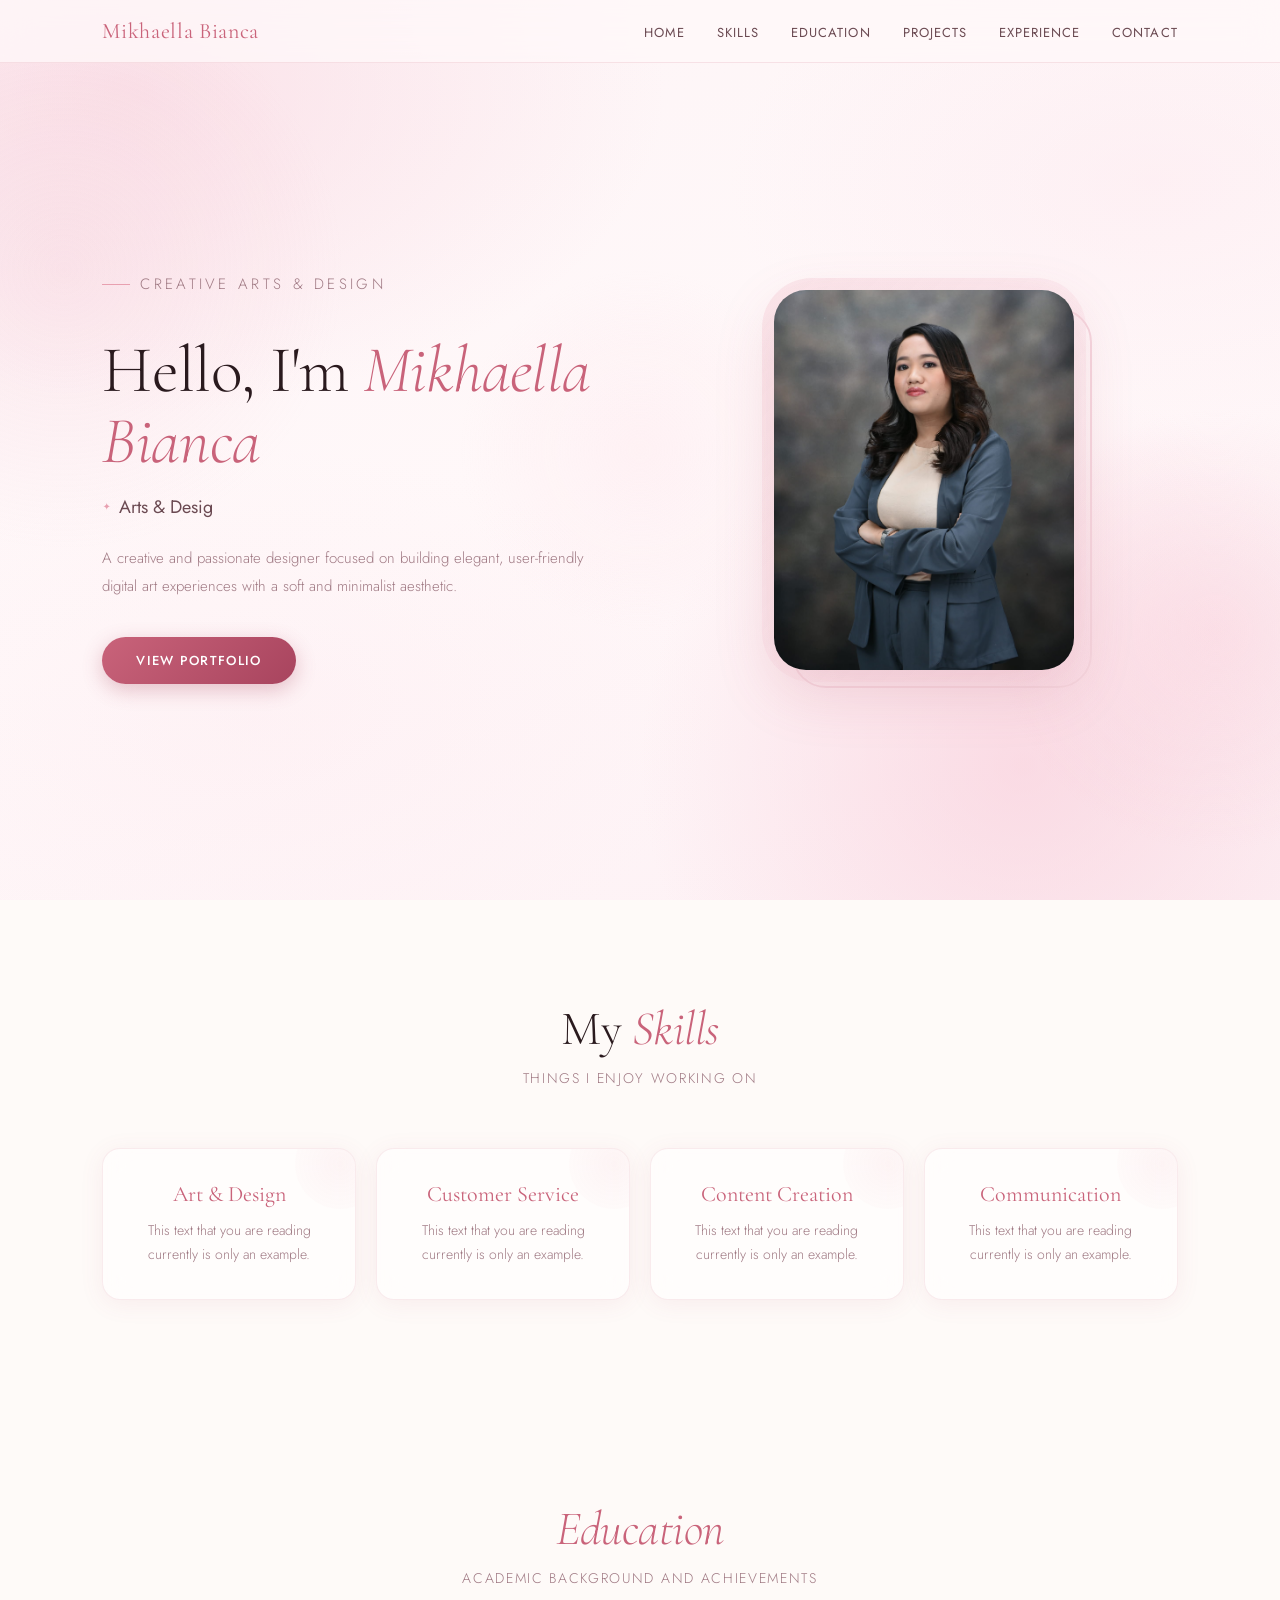
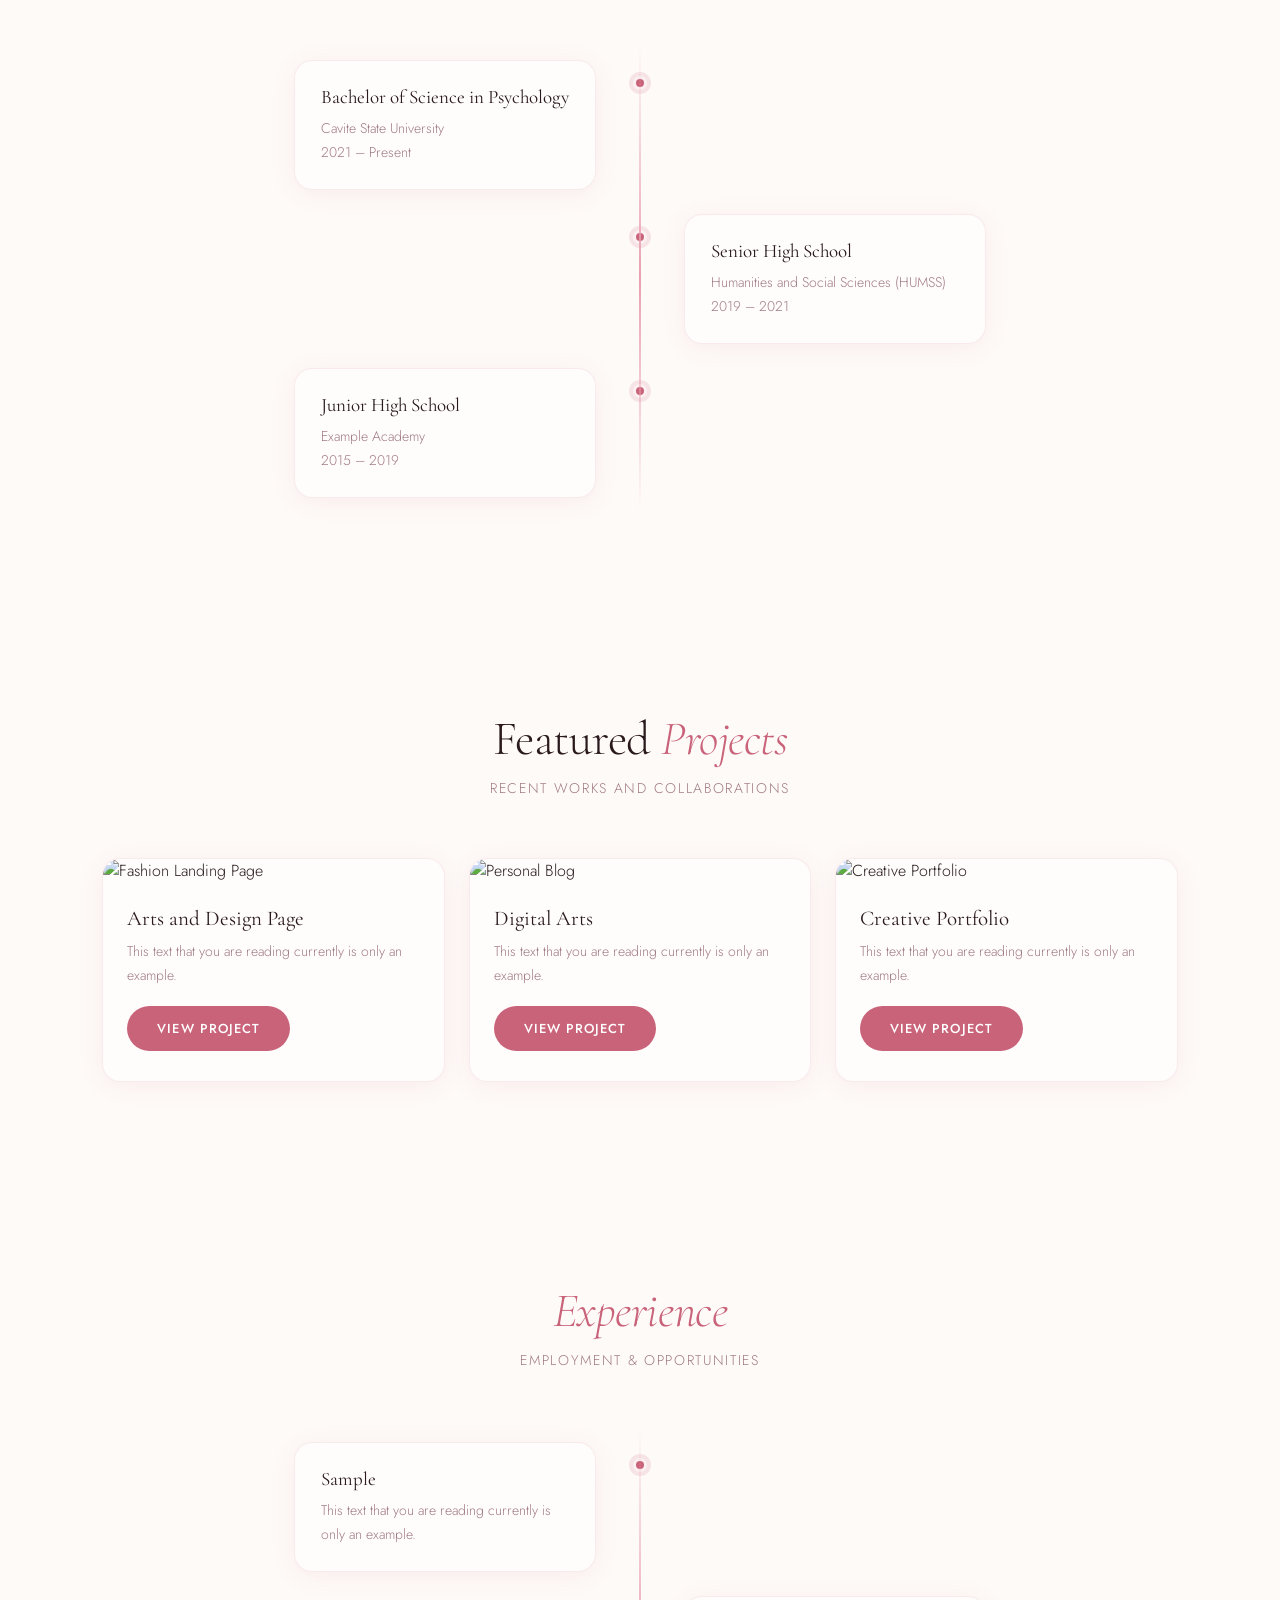
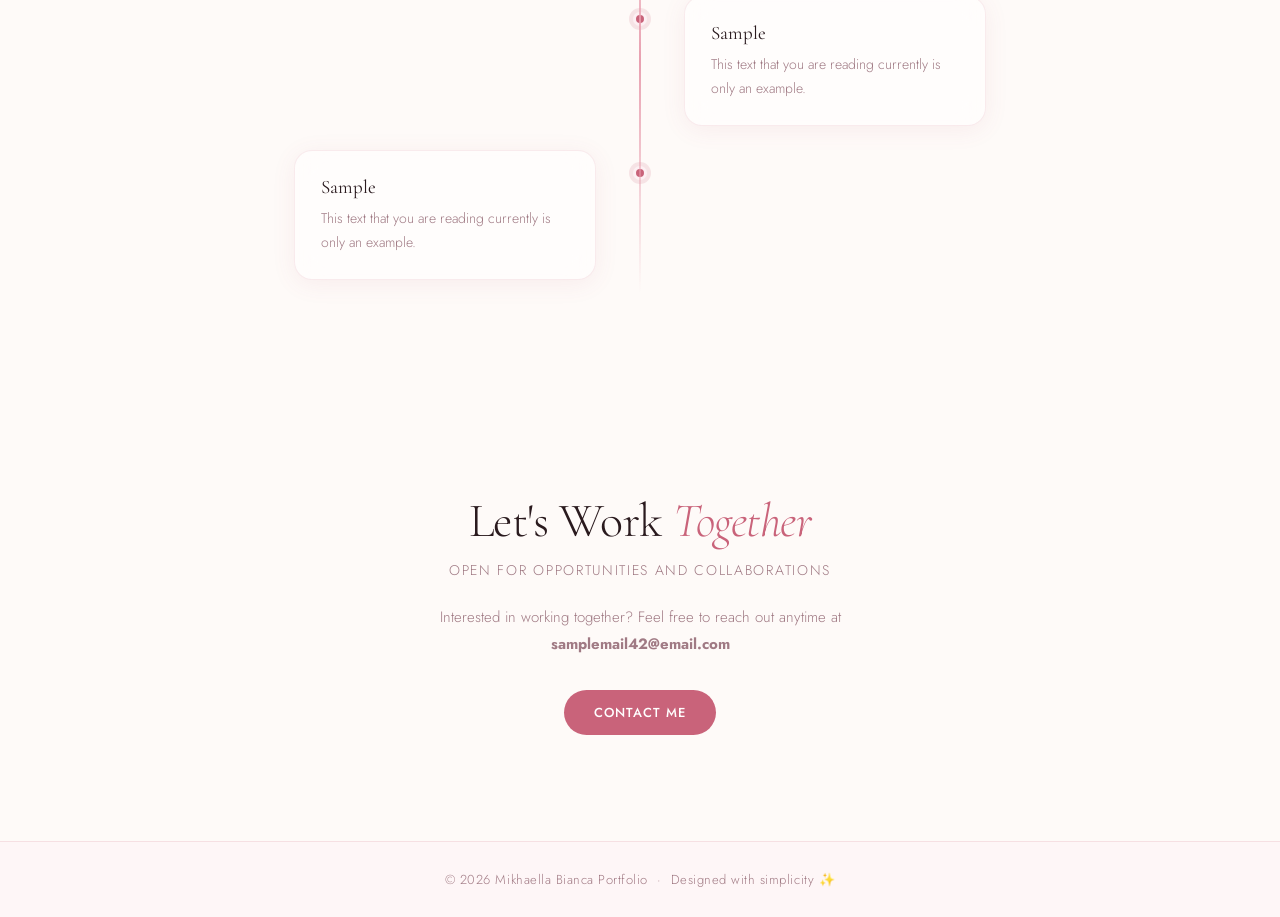
==== commit 649adacb: "Update index.html animation and text effect" ====
--- a/index.html
+++ b/index.html
@@ -27,7 +27,7 @@
   <!-- HERO -->
   <section class="hero" id="home">
     <div class="hero-text hidden">
-      <p class="hero-eyebrow">Creative Designer & Developer</p>
+      <p class="hero-eyebrow">Creative Arts & Design</p>
       <h1>Hello, I'm <span>Mikhaella Bianca</span></h1>
       <div class="typing-wrap"><span class="typing"></span></div>
       <p>A creative and passionate designer focused on building elegant,
@@ -96,7 +96,7 @@
           <h3>Arts and Design Page</h3>
           <p>This text that you are reading currently is only an example.</p>
           <a href="#" class="btn">View Project</a>
-        </div>
+        </div> 
       </div>
       <div class="project-card hidden">
         <img src="https://c4.wallpaperflare.com/wallpaper/941/407/785/artwork-digital-art-room-window-sunset-hd-wallpaper-preview.jpg" alt="Personal Blog">
@@ -153,7 +153,7 @@
 
   <script>
     const typing = document.querySelector(".typing");
-    const words = ["UI/UX Designer", "Frontend Developer", "Creative Thinker", "Freelancer"];
+    const words = ["Arts & Design", "Digital Artist", "Graphics Design", "Freelancer","Creative Thinker"];
     let wordIndex = 0, charIndex = 0, isDeleting = false;
 
     function typeEffect() {
--- a/styledesign.css
+++ b/styledesign.css
@@ -1,8 +1,8 @@
 /* ══════════════════════════════════════════
    BIANCA MIKHAELLA — PORTFOLIO
    Professional Pinkish Theme
-   ══════════════════════════════════════════ */
-
+   ══════════════════════════════════════════ */ 
+ 
 @import url('https://fonts.googleapis.com/css2?family=Cormorant+Garamond:ital,wght@0,300;0,400;0,500;1,300;1,400&family=Jost:wght@300;400;500;600&display=swap');
 
 /* ── RESET ── */
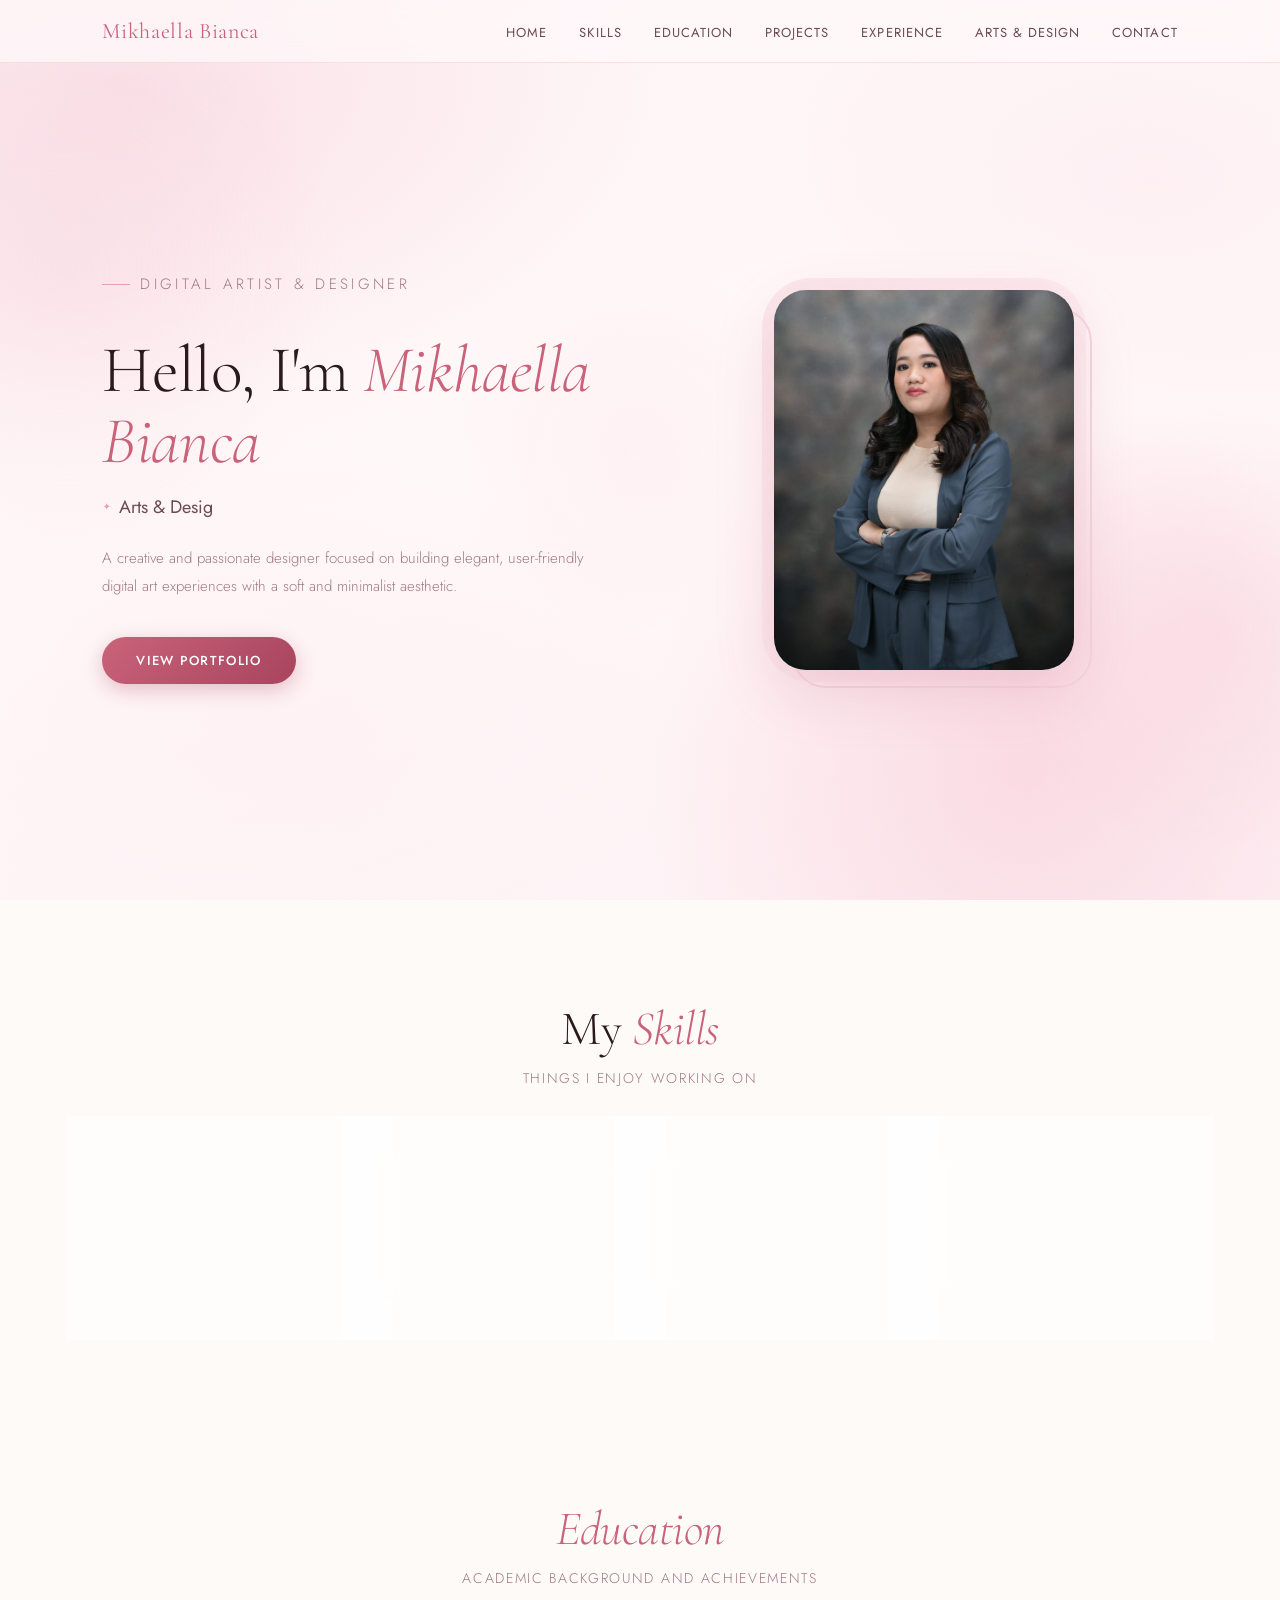
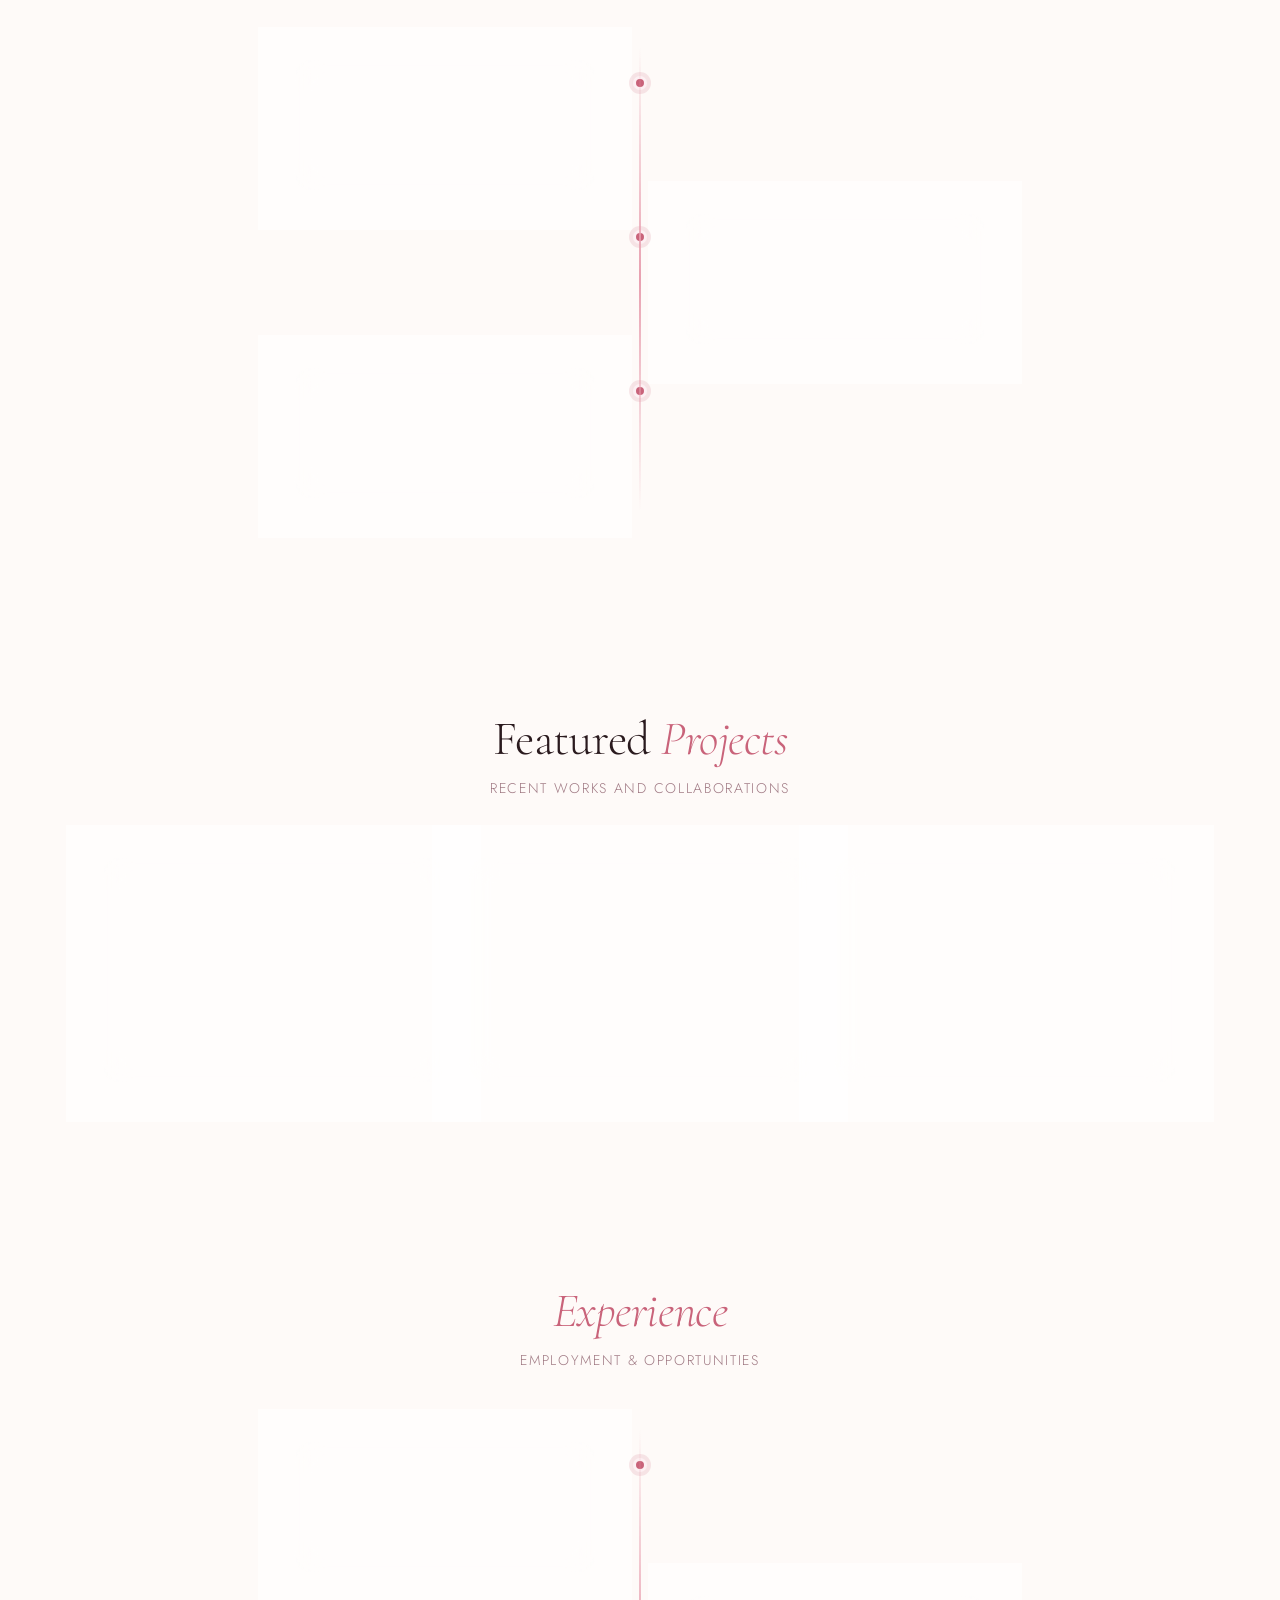
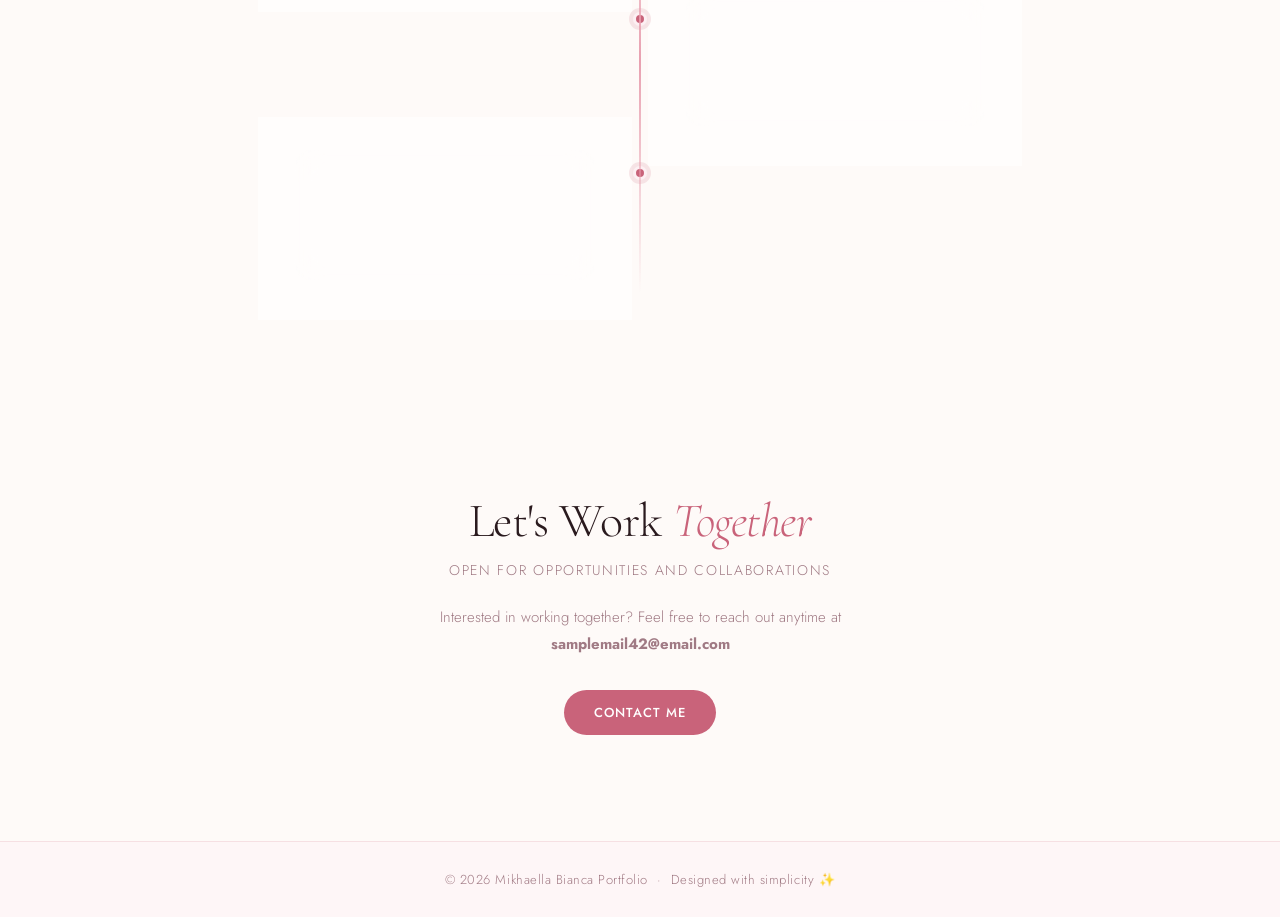
==== commit 5d2d9bb5: "Landing Page for arts and design" ====
--- a/index.html
+++ b/index.html
@@ -3,8 +3,8 @@
 <head>
   <meta charset="UTF-8" />
   <meta name="viewport" content="width=device-width, initial-scale=1.0"/>
-  <title>Bianca Mikhaella — Portfolio</title>
-  <link rel="icon" type="image/png" href="icons/portfolioicon.png">
+  <title>Mikhaella Bianca — Portfolio</title>
+  <link rel="icon" type="image/x-icon" href="/icons/portfolioicon.png">
   <link rel="preconnect" href="https://fonts.googleapis.com">
   <link rel="preconnect" href="https://fonts.gstatic.com" crossorigin>
   <link rel="stylesheet" href="styledesign.css">
@@ -20,6 +20,7 @@
       <li><a href="#education">Education</a></li>
       <li><a href="#projects">Projects</a></li>
       <li><a href="#experience">Experience</a></li>
+      <li><a href="arts.html">Arts &amp; Design</a></li>
       <li><a href="#contact">Contact</a></li>
     </ul>
   </nav>
@@ -27,7 +28,7 @@
   <!-- HERO -->
   <section class="hero" id="home">
     <div class="hero-text hidden">
-      <p class="hero-eyebrow">Creative Arts & Design</p>
+      <p class="hero-eyebrow">Digital Artist & Designer</p>
       <h1>Hello, I'm <span>Mikhaella Bianca</span></h1>
       <div class="typing-wrap"><span class="typing"></span></div>
       <p>A creative and passionate designer focused on building elegant,
@@ -48,10 +49,10 @@
       <p>Things I enjoy working on</p>
     </div>
     <div class="skills-container">
-      <div class="skill-card hidden"><h3>Art & Design</h3><p>This text that you are reading currently is only an example.</p></div>
+      <div class="skill-card hidden"><h3>Arts & Design</h3><p>This text that you are reading currently is only an example.</p></div>
       <div class="skill-card hidden"><h3>Customer Service</h3><p>This text that you are reading currently is only an example.</p></div>
-      <div class="skill-card hidden"><h3>Content Creation</h3><p>This text that you are reading currently is only an example.</p></div>
-      <div class="skill-card hidden"><h3>Communication</h3><p>This text that you are reading currently is only an example.</p></div>
+      <div class="skill-card hidden"><h3>Digital Artist</h3><p>This text that you are reading currently is only an example.</p></div>
+      <div class="skill-card hidden"><h3>AI Marketing Analyst</h3><p>This text that you are reading currently is only an example.</p></div>
     </div>
   </section>
 
@@ -96,7 +97,7 @@
           <h3>Arts and Design Page</h3>
           <p>This text that you are reading currently is only an example.</p>
           <a href="#" class="btn">View Project</a>
-        </div> 
+        </div>
       </div>
       <div class="project-card hidden">
         <img src="https://c4.wallpaperflare.com/wallpaper/941/407/785/artwork-digital-art-room-window-sunset-hd-wallpaper-preview.jpg" alt="Personal Blog">
@@ -153,7 +154,7 @@
 
   <script>
     const typing = document.querySelector(".typing");
-    const words = ["Arts & Design", "Digital Artist", "Graphics Design", "Freelancer","Creative Thinker"];
+    const words = ["Arts & Design", "Digital Artist", "Customer Service", "Freelancer", "AI Marketing Analyst"];
     let wordIndex = 0, charIndex = 0, isDeleting = false;
 
     function typeEffect() {
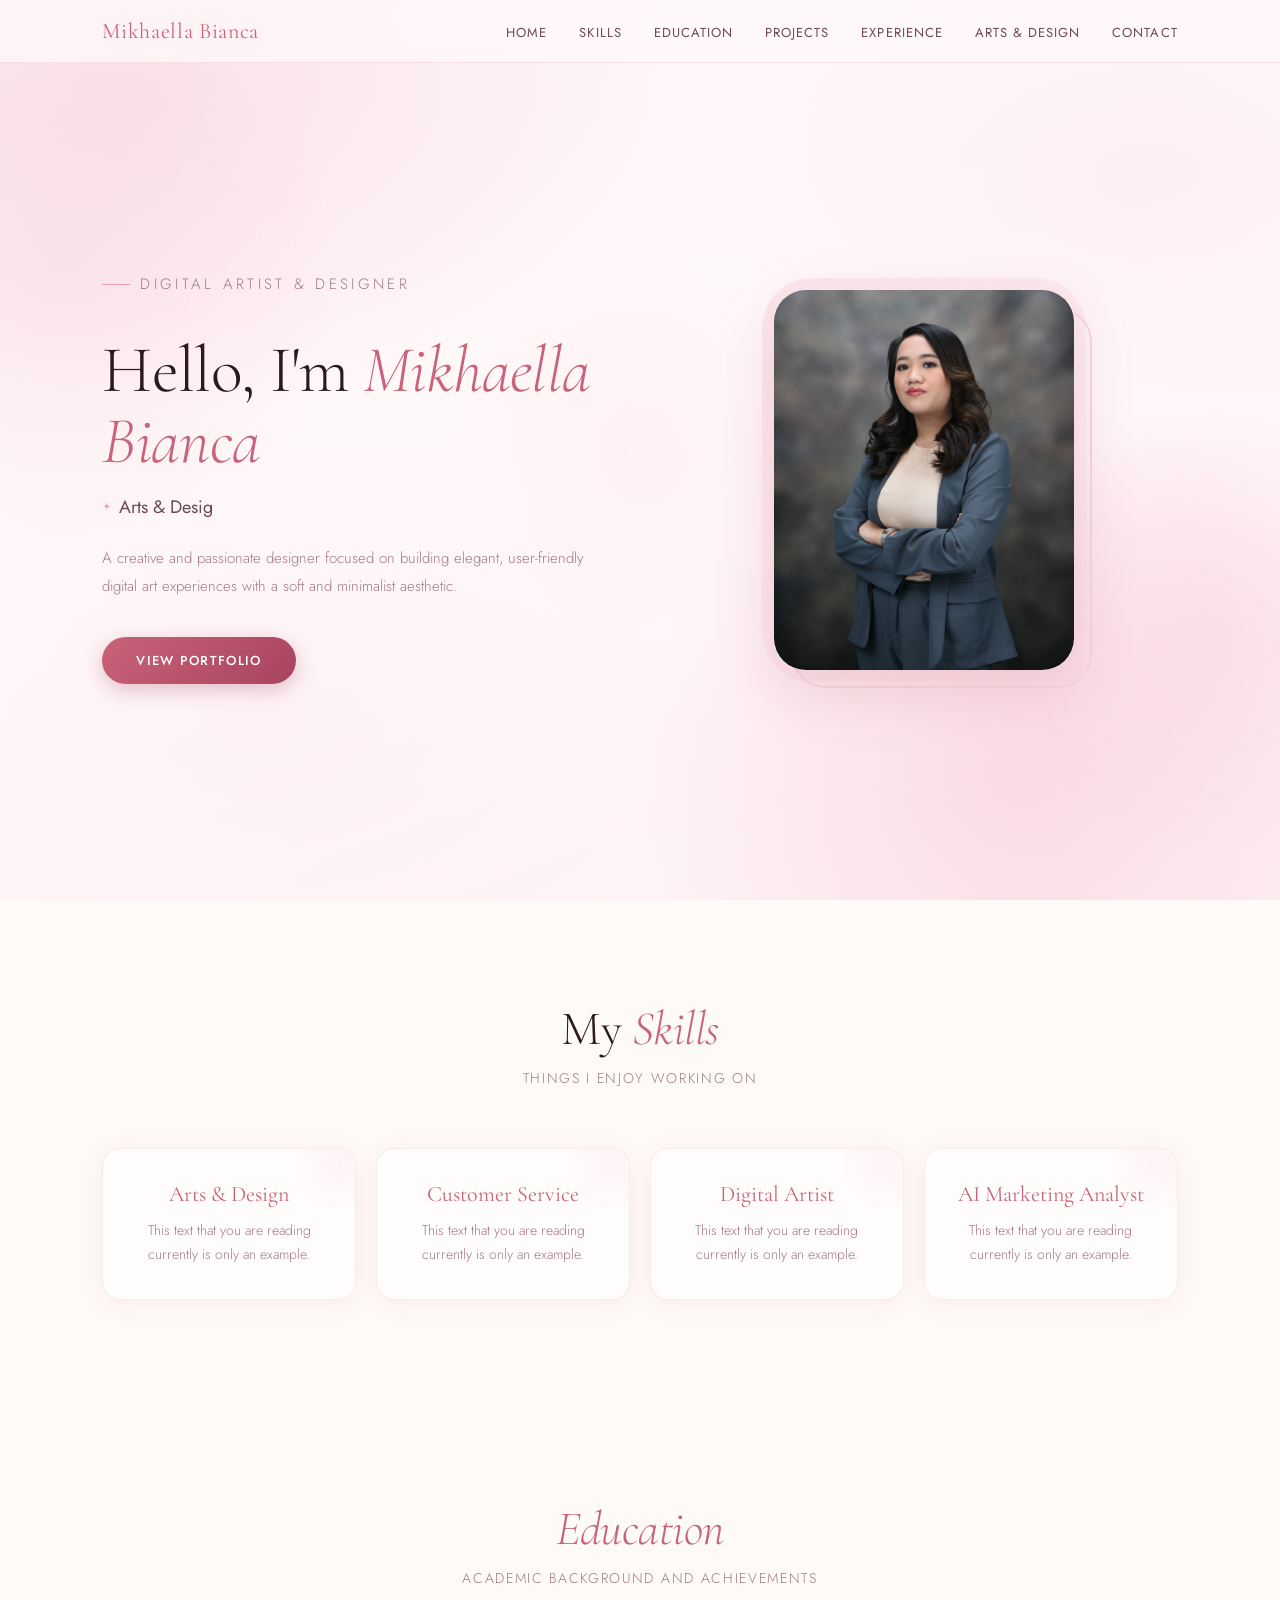
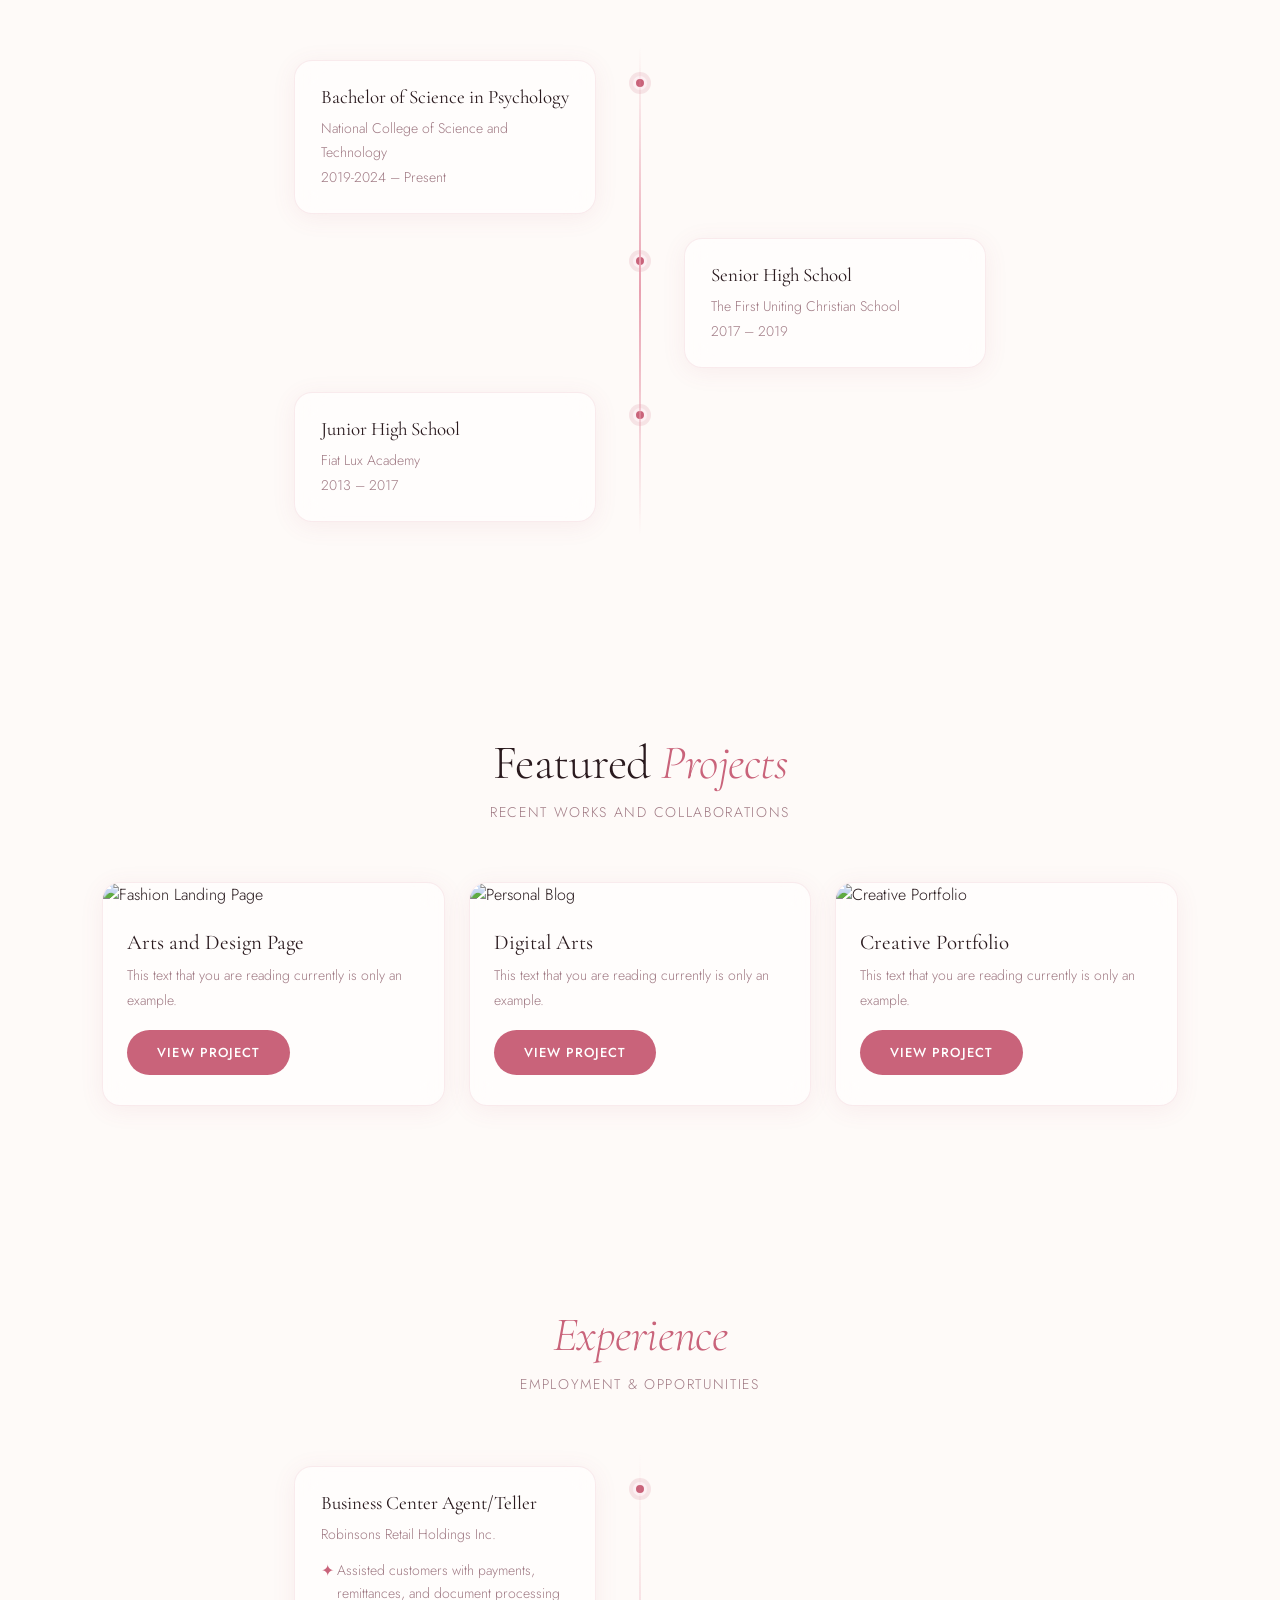
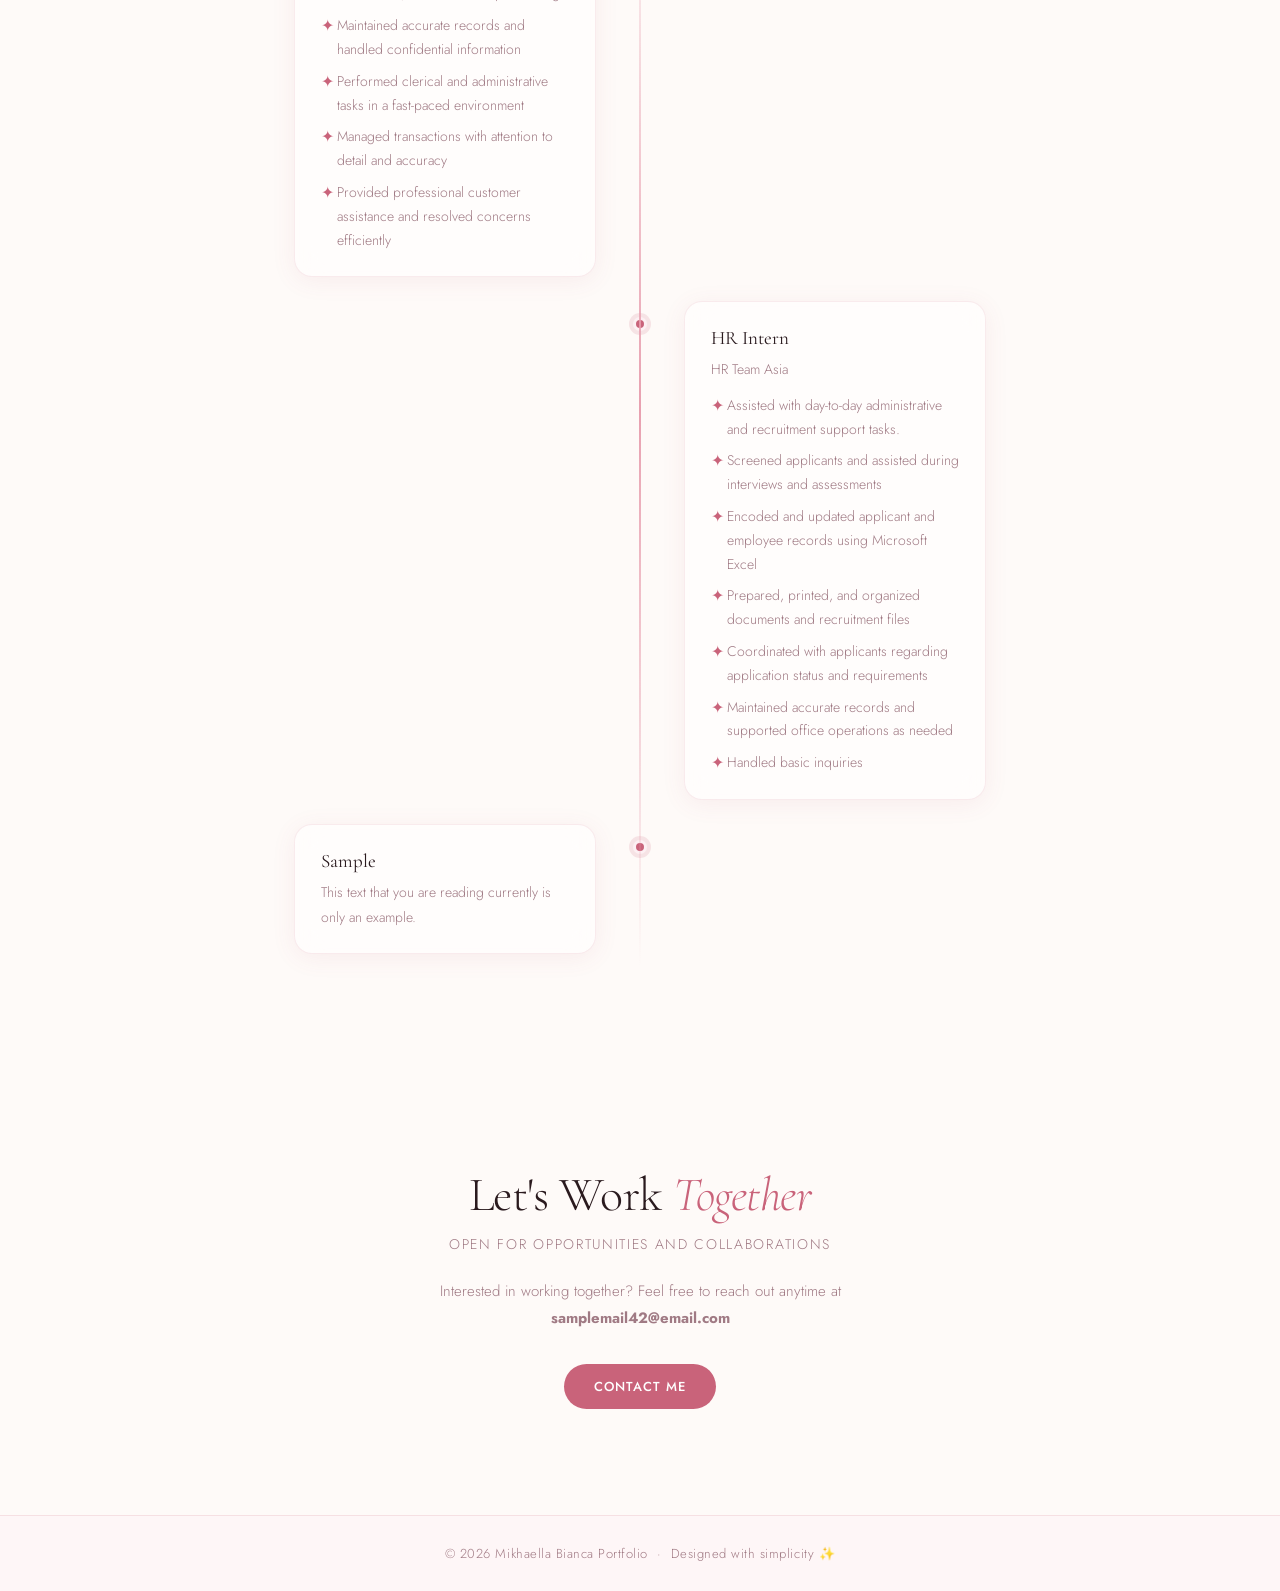
==== commit 05bcf807: "Major Changes" ====
--- a/index.html
+++ b/index.html
@@ -4,7 +4,7 @@
   <meta charset="UTF-8" />
   <meta name="viewport" content="width=device-width, initial-scale=1.0"/>
   <title>Mikhaella Bianca — Portfolio</title>
-  <link rel="icon" type="image/x-icon" href="/icons/portfolioicon.png">
+  <link rel="icon" type="image/x-icon" href="icons/portfolioicon.png">
   <link rel="preconnect" href="https://fonts.googleapis.com">
   <link rel="preconnect" href="https://fonts.gstatic.com" crossorigin>
   <link rel="stylesheet" href="styledesign.css">
@@ -66,19 +66,19 @@
       <div class="timeline-item left hidden">
         <div class="timeline-content">
           <h3>Bachelor of Science in Psychology</h3>
-          <p>Cavite State University<br>2021 – Present</p>
+          <p>National College of Science and Technology<br>2019-2024 – Present</p>
         </div>
       </div>
       <div class="timeline-item right hidden">
         <div class="timeline-content">
           <h3>Senior High School</h3>
-          <p>Humanities and Social Sciences (HUMSS)<br>2019 – 2021</p>
+          <p>The First Uniting Christian School<br>2017 – 2019</p>
         </div>
       </div>
       <div class="timeline-item left hidden">
         <div class="timeline-content">
           <h3>Junior High School</h3>
-          <p>Example Academy<br>2015 – 2019</p>
+          <p>Fiat Lux Academy<br>2013 – 2017</p>
         </div>
       </div>
     </div>
@@ -96,7 +96,7 @@
         <div class="project-content">
           <h3>Arts and Design Page</h3>
           <p>This text that you are reading currently is only an example.</p>
-          <a href="#" class="btn">View Project</a>
+          <a href="arts.html" class="btn">View Project</a>
         </div>
       </div>
       <div class="project-card hidden">
@@ -126,10 +126,30 @@
     </div>
     <div class="timeline">
       <div class="timeline-item left hidden">
-        <div class="timeline-content"><h3>Sample</h3><p>This text that you are reading currently is only an example.</p></div>
+        <div class="timeline-content"> <h3>Business Center Agent/Teller</h3>
+          <p>Robinsons Retail Holdings Inc.</p>
+        <ul class="exp-list">
+          <li>Assisted customers with payments, remittances, and document processing</li>
+          <li>Maintained accurate records and handled confidential information</li>
+          <li>Performed clerical and administrative tasks in a fast-paced environment</li>
+          <li>Managed transactions with attention to detail and accuracy</li>
+          <li>Provided professional customer assistance and resolved concerns efficiently</li>
+        </ul>
+        </div>
       </div>
       <div class="timeline-item right hidden">
-        <div class="timeline-content"><h3>Sample</h3><p>This text that you are reading currently is only an example.</p></div>
+        <div class="timeline-content"> <h3>HR Intern</h3>
+          <p>HR Team Asia</p>
+        <ul class="exp-list">
+          <li>Assisted with day-to-day administrative and recruitment support tasks.</li>
+          <li>Screened applicants and assisted during interviews and assessments</li>
+          <li>Encoded and updated applicant and employee records using Microsoft Excel</li>
+          <li>Prepared, printed, and organized documents and recruitment files</li>
+          <li>Coordinated with applicants regarding application status and requirements</li>
+          <li>Maintained accurate records and supported office operations as needed</li>
+          <li>Handled basic inquiries</li>
+        </ul>
+        </div>
       </div>
       <div class="timeline-item left hidden">
         <div class="timeline-content"><h3>Sample</h3><p>This text that you are reading currently is only an example.</p></div>
--- a/styledesign.css
+++ b/styledesign.css
@@ -224,6 +224,32 @@
   font-size: 15px;
 }
 
+/* ── Bullet Points Experience ── */
+.exp-list {
+  list-style: none;
+  margin-top: 12px;
+  display: flex;
+  flex-direction: column;
+  gap: 8px;
+}
+
+.exp-list li {
+  font-size: 14px;
+  color: var(--text-soft);
+  line-height: 1.7;
+  padding-left: 16px;
+  position: relative;
+}
+
+.exp-list li::before {
+  content: '✦';
+  position: absolute;
+  left: 0;
+  color: var(--rose);
+  font-size: 16px;
+  line-height: 1.5;
+}
+
 /* ── BUTTONS ── */
 .btn {
   padding: 13px 30px;
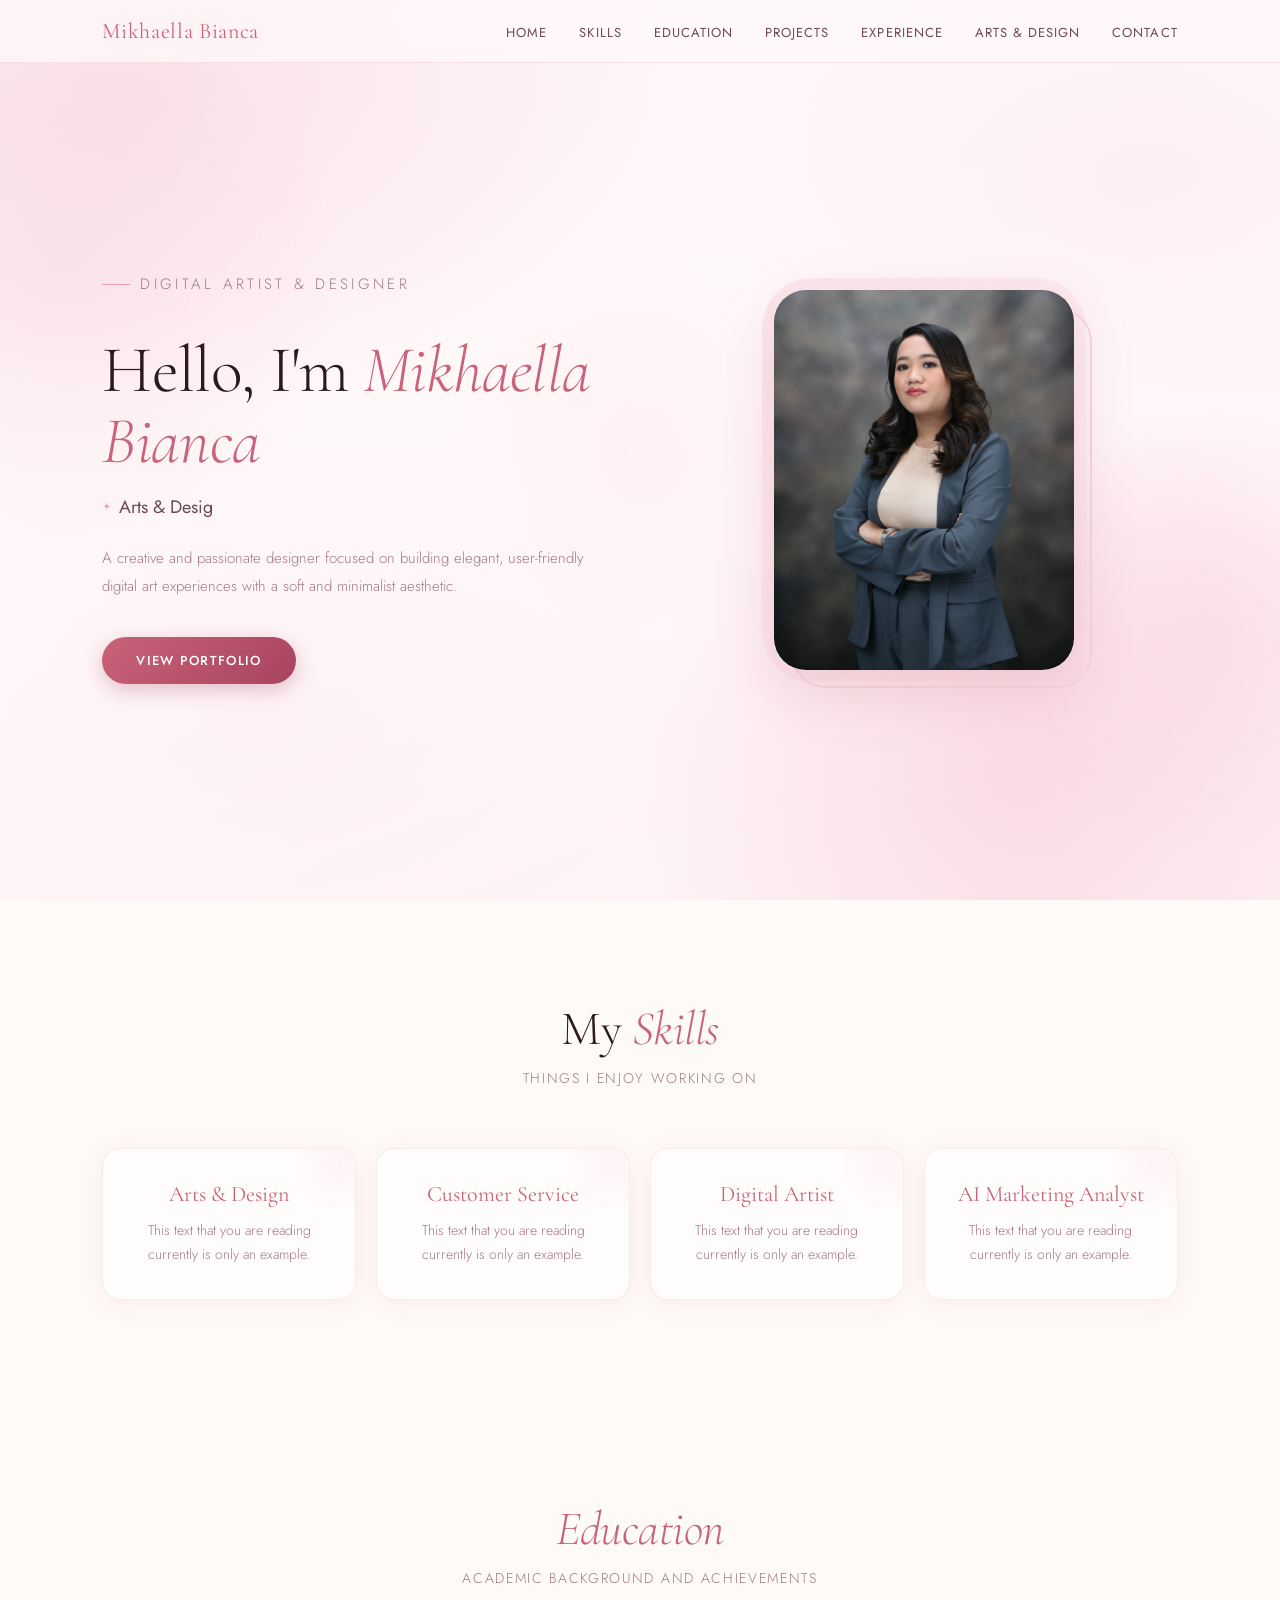
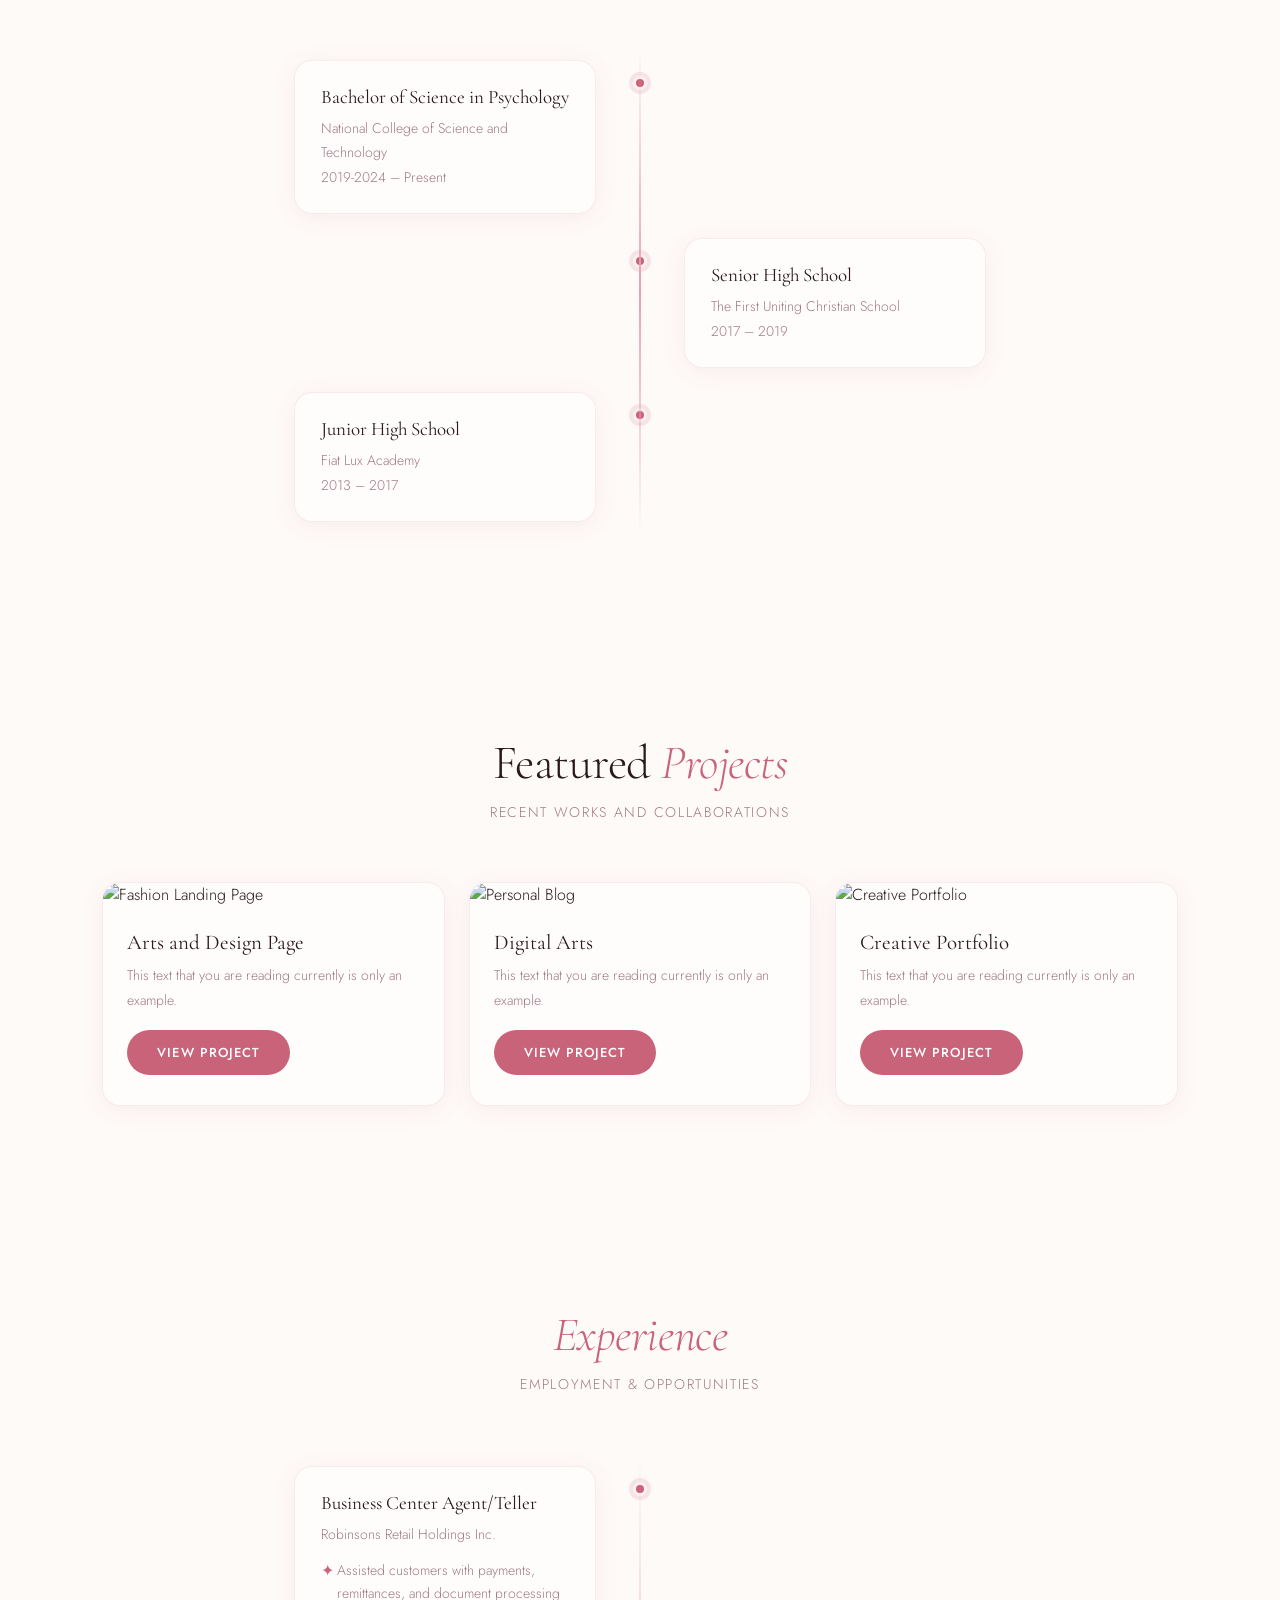
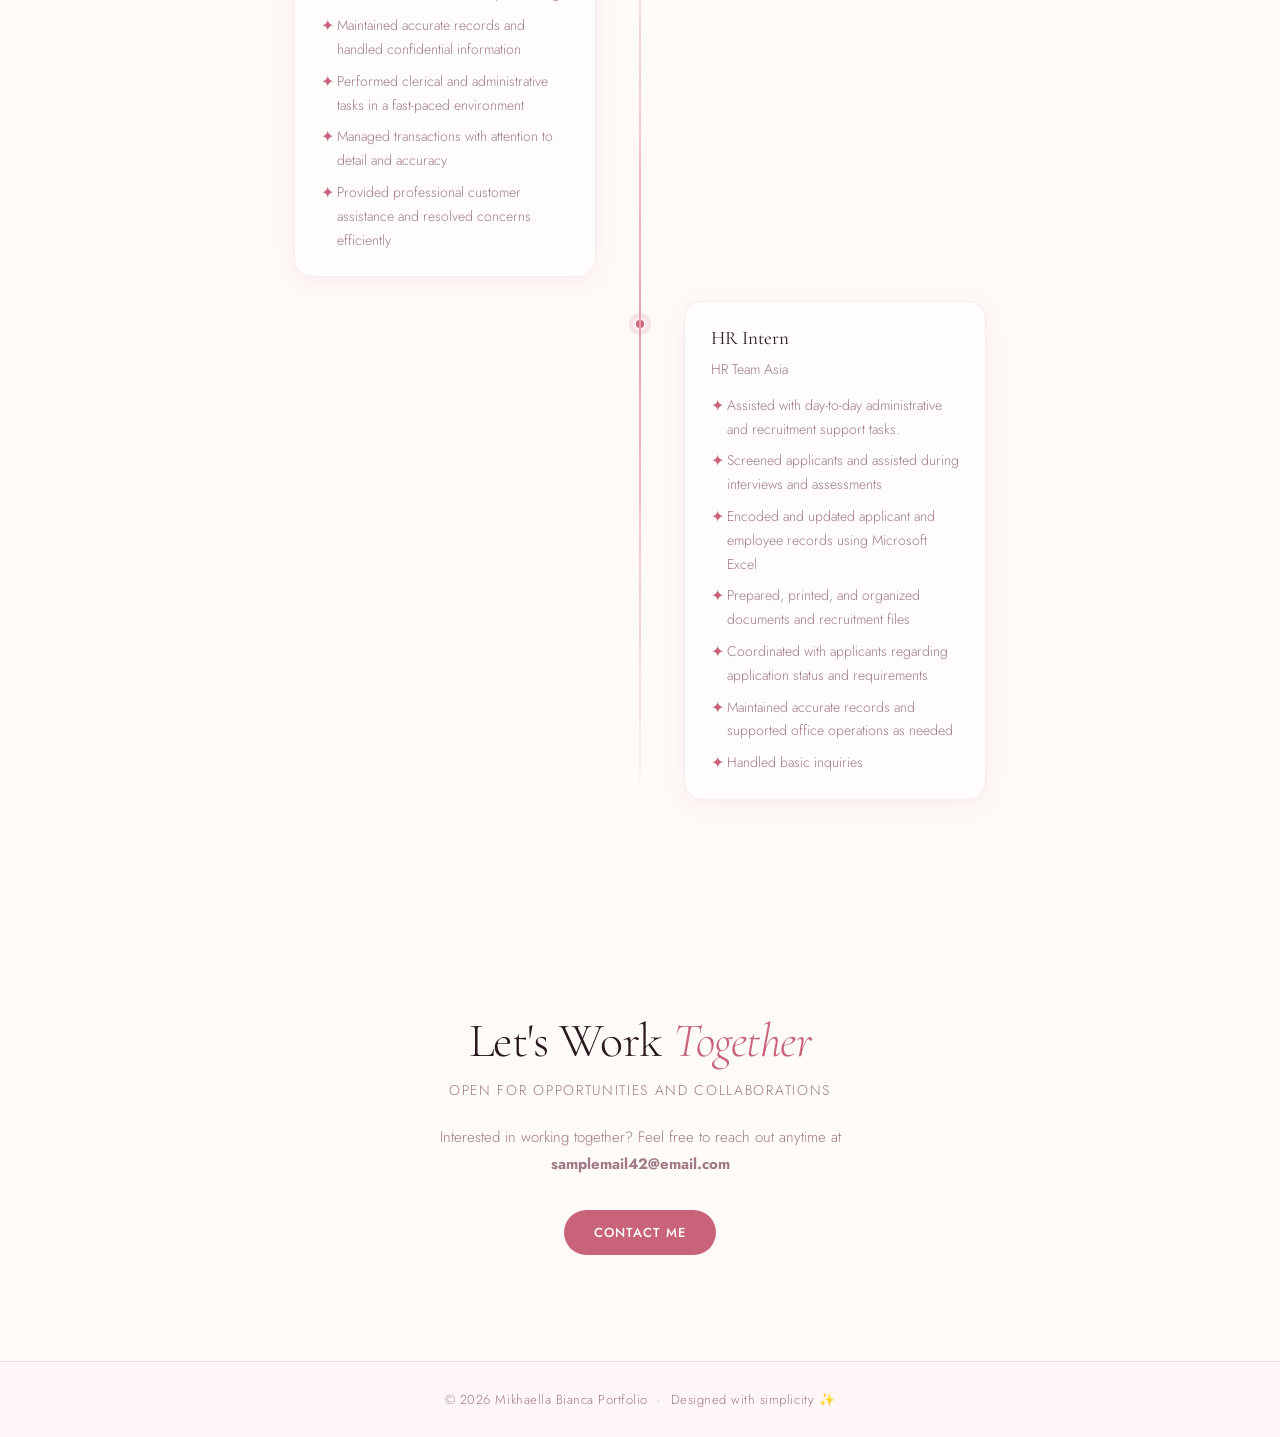
==== commit d1c94460: "experience" ====
--- a/index.html
+++ b/index.html
@@ -151,9 +151,6 @@
         </ul>
         </div>
       </div>
-      <div class="timeline-item left hidden">
-        <div class="timeline-content"><h3>Sample</h3><p>This text that you are reading currently is only an example.</p></div>
-      </div>
     </div>
   </section>
 
